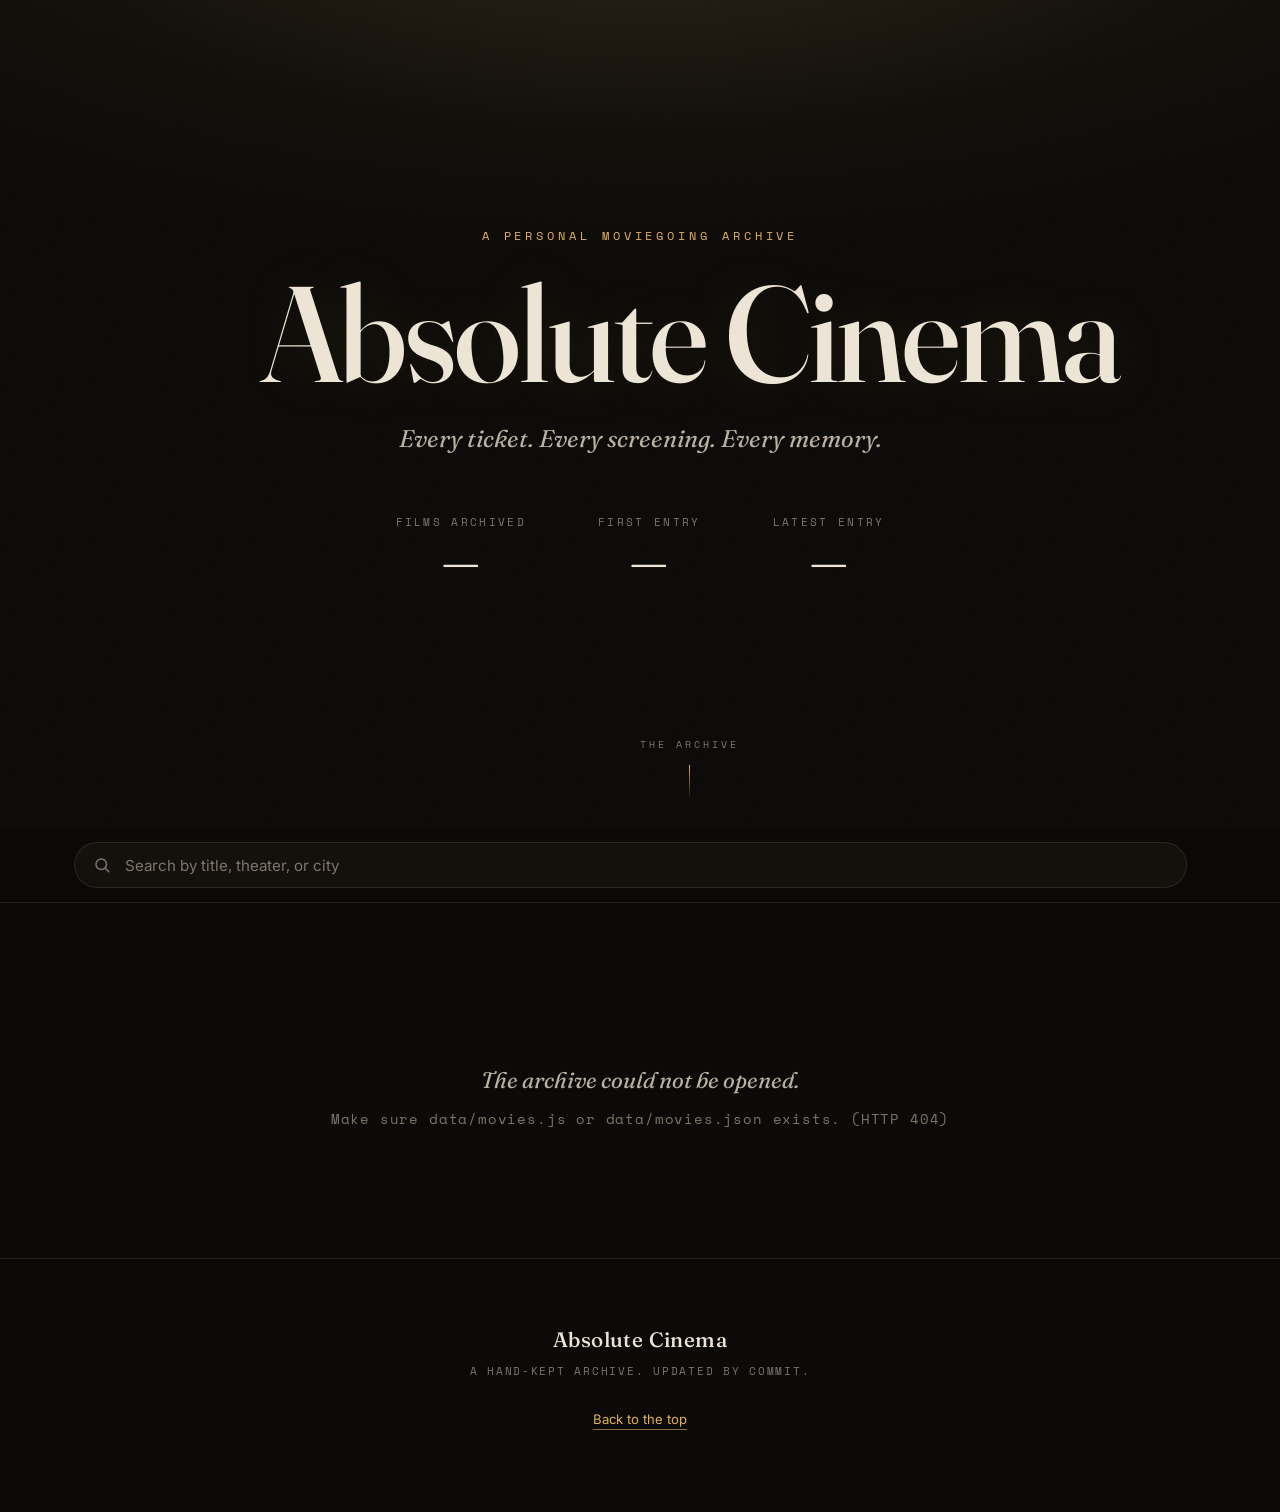
==== index.html @ 0808332c "skeleton" ====
<!DOCTYPE html>
<html lang="en">
<head>
  <meta charset="UTF-8" />
  <meta name="viewport" content="width=device-width, initial-scale=1.0" />
  <title>Absolute Cinema — A personal moviegoing archive</title>
  <meta name="description" content="A personal archive of every film watched in a theater. Every ticket, every screening, every memory." />

  <link rel="preconnect" href="https://fonts.googleapis.com" />
  <link rel="preconnect" href="https://fonts.gstatic.com" crossorigin />
  <link href="https://fonts.googleapis.com/css2?family=Fraunces:ital,opsz,wght@0,9..144,400;0,9..144,500;0,9..144,600;1,9..144,400&family=Inter:wght@400;500;600&family=Space+Mono:wght@400;700&display=swap" rel="stylesheet" />

  <link rel="stylesheet" href="style.css" />
</head>
<body>
  <!-- ===================== HERO ===================== -->
  <header class="hero" id="top">
    <div class="hero__beam" aria-hidden="true"></div>
    <div class="hero__grain" aria-hidden="true"></div>

    <div class="hero__inner">
      <p class="hero__eyebrow">A personal moviegoing archive</p>
      <h1 class="hero__title">Absolute&nbsp;Cinema</h1>
      <p class="hero__subtitle">Every ticket. Every screening. Every memory.</p>

      <dl class="hero__stats" id="hero-stats" aria-label="Archive overview">
        <!-- populated by script.js -->
        <div class="hero__stat"><dt>Films archived</dt><dd>—</dd></div>
        <div class="hero__stat"><dt>First entry</dt><dd>—</dd></div>
        <div class="hero__stat"><dt>Latest entry</dt><dd>—</dd></div>
      </dl>
    </div>

    <div class="hero__scroll" aria-hidden="true">
      <span>The archive</span>
    </div>
  </header>

  <!-- ===================== SEARCH ===================== -->
  <div class="searchbar" id="searchbar">
    <div class="searchbar__inner">
      <label class="search" for="search-input">
        <svg class="search__icon" viewBox="0 0 24 24" aria-hidden="true">
          <circle cx="11" cy="11" r="7" />
          <line x1="16.5" y1="16.5" x2="21" y2="21" />
        </svg>
        <input
          type="search"
          id="search-input"
          class="search__input"
          placeholder="Search by title, theater, or city"
          autocomplete="off"
          spellcheck="false"
          aria-label="Search the archive by title, theater, or city"
        />
      </label>
      <p class="searchbar__count" id="result-count" aria-live="polite"></p>
    </div>
  </div>

  <main>
    <!-- ===================== TIMELINE ===================== -->
    <section class="timeline" id="timeline" aria-label="Films by year">
      <div class="loading" id="loading">
        <span class="loading__reel" aria-hidden="true"></span>
        Loading the archive…
      </div>
    </section>

    <!-- ===================== STATISTICS ===================== -->
    <section class="stats" id="stats" aria-label="By the numbers" hidden>
      <div class="stats__inner">
        <p class="section-eyebrow">By the numbers</p>
        <h2 class="stats__heading">A record, counted</h2>
        <div class="stats__grid" id="stats-grid"><!-- populated --></div>
        <div class="peryear" id="peryear" aria-label="Films per year"><!-- populated --></div>
      </div>
    </section>
  </main>

  <footer class="footer">
    <p class="footer__mark">Absolute Cinema</p>
    <p class="footer__note">A hand-kept archive. Updated by commit.</p>
    <a class="footer__top" href="#top">Back to the top</a>
  </footer>

  <!-- Data is loaded as a script so the site works even when index.html is
       opened directly from disk (file://), where fetch() is blocked.
       Edit your archive in data/movies.js. -->
  <script src="data/movies.js"></script>
  <script src="script.js"></script>
</body>
</html>
---- style.css ----
/* =========================================================
   ABSOLUTE CINEMA
   A personal moviegoing archive
   Palette : warm near-black + marquee gold + bone
   Type    : Fraunces (display) · Inter (body) · Space Mono (data)
   ========================================================= */

:root {
  /* Surfaces */
  --bg:        #0c0a08;
  --bg-2:      #14110d;
  --ticket:    #1a1610;
  --ticket-hi: #211c14;

  /* Ink */
  --ink:   #ece4d4;   /* bone — headlines */
  --ink-2: #b9b1a1;   /* body */
  --ink-3: #7c756a;   /* captions / muted */

  /* Accent — projector gold */
  --gold:     #e0b15c;
  --gold-hi:  #f1cd86;
  --gold-dim: #8a6f3a;

  /* Lines & glow */
  --line:   rgba(236, 228, 212, 0.10);
  --line-2: rgba(236, 228, 212, 0.06);
  --glow:   rgba(224, 177, 92, 0.18);

  --maxw: 1180px;
  --ease: cubic-bezier(0.22, 1, 0.36, 1);
}

/* ----------------------------- Reset ----------------------------- */
*, *::before, *::after { box-sizing: border-box; }

html { scroll-behavior: smooth; }

body {
  margin: 0;
  background: var(--bg);
  color: var(--ink-2);
  font-family: "Inter", system-ui, sans-serif;
  font-size: 16px;
  line-height: 1.6;
  -webkit-font-smoothing: antialiased;
  text-rendering: optimizeLegibility;
  overflow-x: clip;
}

img { display: block; max-width: 100%; }

::selection { background: var(--gold); color: #1b1304; }

:focus-visible {
  outline: 2px solid var(--gold);
  outline-offset: 3px;
  border-radius: 2px;
}

/* ============================ HERO ============================ */
.hero {
  position: relative;
  min-height: 92vh;
  min-height: 92svh;
  display: flex;
  flex-direction: column;
  justify-content: center;
  align-items: center;
  text-align: center;
  padding: 4rem 1.5rem 5rem;
  overflow: hidden;
  isolation: isolate;
}

/* Projector beam — light thrown from above into the dark hall */
.hero__beam {
  position: absolute;
  inset: -20% -10% auto -10%;
  height: 130%;
  z-index: -2;
  background:
    radial-gradient(120% 80% at 50% -10%,
      rgba(224, 177, 92, 0.16) 0%,
      rgba(224, 177, 92, 0.05) 30%,
      transparent 62%),
    radial-gradient(60% 40% at 50% 0%,
      rgba(241, 205, 134, 0.10) 0%,
      transparent 70%);
  pointer-events: none;
}

/* subtle film grain */
.hero__grain {
  position: absolute;
  inset: 0;
  z-index: -1;
  opacity: 0.5;
  pointer-events: none;
  background-image: url("data:image/svg+xml,%3Csvg xmlns='http://www.w3.org/2000/svg' width='160' height='160'%3E%3Cfilter id='n'%3E%3CfeTurbulence type='fractalNoise' baseFrequency='0.9' numOctaves='2' stitchTiles='stitch'/%3E%3C/filter%3E%3Crect width='100%25' height='100%25' filter='url(%23n)' opacity='0.035'/%3E%3C/svg%3E");
}

.hero__inner {
  max-width: 760px;
  animation: rise 1s var(--ease) both;
}

.hero__eyebrow {
  font-family: "Space Mono", monospace;
  font-size: 0.72rem;
  letter-spacing: 0.34em;
  text-transform: uppercase;
  color: var(--gold);
  margin: 0 0 1.6rem;
}

.hero__title {
  font-family: "Fraunces", serif;
  font-optical-sizing: auto;
  font-weight: 500;
  font-size: clamp(3.4rem, 12vw, 8.5rem);
  line-height: 0.92;
  letter-spacing: -0.02em;
  color: var(--ink);
  margin: 0;
  text-shadow: 0 0 60px rgba(224, 177, 92, 0.12);
}

.hero__subtitle {
  font-family: "Fraunces", serif;
  font-style: italic;
  font-weight: 400;
  font-size: clamp(1.05rem, 2.6vw, 1.5rem);
  color: var(--ink-2);
  margin: 1.5rem 0 0;
}

.hero__stats {
  display: flex;
  justify-content: center;
  gap: clamp(1.5rem, 6vw, 4.5rem);
  margin: 3.5rem 0 0;
  flex-wrap: wrap;
}

.hero__stat { margin: 0; }

.hero__stat dt {
  font-family: "Space Mono", monospace;
  font-size: 0.66rem;
  letter-spacing: 0.22em;
  text-transform: uppercase;
  color: var(--ink-3);
  margin-bottom: 0.5rem;
}

.hero__stat dd {
  font-family: "Fraunces", serif;
  font-weight: 500;
  font-size: clamp(2rem, 5vw, 2.9rem);
  color: var(--ink);
  margin: 0;
  line-height: 1;
}

.hero__scroll {
  position: absolute;
  bottom: 1.8rem;
  left: 50%;
  transform: translateX(-50%);
  font-family: "Space Mono", monospace;
  font-size: 0.62rem;
  letter-spacing: 0.3em;
  text-transform: uppercase;
  color: var(--ink-3);
  animation: rise 1s var(--ease) 0.5s both;
}
.hero__scroll::after {
  content: "";
  display: block;
  width: 1px;
  height: 34px;
  margin: 0.8rem auto 0;
  background: linear-gradient(var(--gold), transparent);
}

/* ========================== SEARCH BAR ========================== */
.searchbar {
  position: sticky;
  top: 0;
  z-index: 20;
  background: rgba(12, 10, 8, 0.82);
  backdrop-filter: blur(14px);
  -webkit-backdrop-filter: blur(14px);
  border-bottom: 1px solid var(--line);
}

.searchbar__inner {
  max-width: var(--maxw);
  margin: 0 auto;
  padding: 0.9rem 1.5rem;
  display: flex;
  align-items: center;
  gap: 1.2rem;
}

.search {
  flex: 1;
  display: flex;
  align-items: center;
  gap: 0.75rem;
  padding: 0.7rem 1.1rem;
  background: var(--bg-2);
  border: 1px solid var(--line);
  border-radius: 999px;
  transition: border-color 0.25s, box-shadow 0.25s;
}
.search:focus-within {
  border-color: var(--gold-dim);
  box-shadow: 0 0 0 3px var(--glow);
}

.search__icon {
  width: 18px;
  height: 18px;
  flex: none;
  fill: none;
  stroke: var(--ink-3);
  stroke-width: 2;
  stroke-linecap: round;
}

.search__input {
  flex: 1;
  background: none;
  border: none;
  color: var(--ink);
  font-family: "Inter", sans-serif;
  font-size: 0.95rem;
  min-width: 0;
}
.search__input::placeholder { color: var(--ink-3); }
.search__input:focus { outline: none; }
.search__input::-webkit-search-cancel-button { filter: invert(0.6) sepia(1) saturate(3) hue-rotate(5deg); }

.searchbar__count {
  font-family: "Space Mono", monospace;
  font-size: 0.7rem;
  letter-spacing: 0.12em;
  color: var(--ink-3);
  white-space: nowrap;
  margin: 0;
}

/* ============================ TIMELINE ============================ */
.timeline {
  max-width: var(--maxw);
  margin: 0 auto;
  padding: 5rem 1.5rem 3rem;
}

.year-group { margin-bottom: 4.5rem; }

.year-head {
  display: flex;
  align-items: baseline;
  gap: 1.2rem;
  margin-bottom: 2rem;
  padding-bottom: 1.1rem;
  border-bottom: 1px solid var(--line);
}

.year-head__num {
  font-family: "Fraunces", serif;
  font-weight: 500;
  font-size: clamp(2.6rem, 7vw, 4.2rem);
  line-height: 0.9;
  color: var(--ink);
  letter-spacing: -0.02em;
}

.year-head__count {
  font-family: "Space Mono", monospace;
  font-size: 0.72rem;
  letter-spacing: 0.2em;
  text-transform: uppercase;
  color: var(--gold);
}

/* film-strip sprocket flourish next to the year */
.year-head__strip {
  flex: 1;
  height: 14px;
  margin-left: auto;
  align-self: center;
  background-image: radial-gradient(var(--line) 38%, transparent 40%);
  background-size: 18px 14px;
  background-repeat: repeat-x;
  opacity: 0.8;
}

.cards {
  display: grid;
  grid-template-columns: repeat(auto-fill, minmax(230px, 1fr));
  gap: 1.8rem;
}

/* ========================== TICKET CARD ========================== */
.ticket {
  position: relative;
  background: var(--ticket);
  border: 1px solid var(--line);
  border-radius: 12px;
  overflow: hidden;
  transition: transform 0.4s var(--ease), box-shadow 0.4s var(--ease), border-color 0.4s;
  will-change: transform;
}
.ticket:hover,
.ticket:focus-within {
  transform: translateY(-6px);
  border-color: var(--gold-dim);
  box-shadow: 0 18px 40px -18px rgba(0, 0, 0, 0.8),
              0 0 0 1px rgba(224, 177, 92, 0.12),
              0 0 50px -20px var(--glow);
}

/* Poster */
.ticket__poster {
  position: relative;
  aspect-ratio: 2 / 3;
  overflow: hidden;
  background: linear-gradient(150deg, #211b13, #14110c);
}
.ticket__poster img {
  width: 100%;
  height: 100%;
  object-fit: cover;
  transition: transform 0.6s var(--ease);
}
.ticket:hover .ticket__poster img { transform: scale(1.05); }

/* gradient so title sits legibly if shown over poster */
.ticket__rating {
  position: absolute;
  top: 0.7rem;
  right: 0.7rem;
  display: flex;
  align-items: baseline;
  gap: 0.12em;
  padding: 0.3rem 0.55rem;
  background: rgba(12, 10, 8, 0.7);
  backdrop-filter: blur(6px);
  border: 1px solid rgba(224, 177, 92, 0.35);
  border-radius: 8px;
  font-family: "Space Mono", monospace;
}
.ticket__rating b {
  color: var(--gold-hi);
  font-size: 0.95rem;
  font-weight: 700;
}
.ticket__rating span {
  color: var(--ink-3);
  font-size: 0.62rem;
}

/* Fallback poster (when the image is missing) */
.ticket__poster--empty {
  display: flex;
  flex-direction: column;
  align-items: center;
  justify-content: center;
  gap: 0.9rem;
  padding: 1.5rem;
  text-align: center;
}
.ticket__poster--empty .clap {
  width: 40px; height: 40px;
  fill: none; stroke: var(--gold-dim); stroke-width: 1.5;
  opacity: 0.8;
}
.ticket__poster--empty .ph-title {
  font-family: "Fraunces", serif;
  font-style: italic;
  font-size: 1.05rem;
  color: var(--ink-2);
  line-height: 1.3;
}

/* Perforated tear line between poster and stub */
.ticket__tear {
  position: relative;
  height: 1px;
  margin: 0 14px;
  border-top: 1px dashed var(--line);
}
.ticket__tear::before,
.ticket__tear::after {
  content: "";
  position: absolute;
  top: 50%;
  width: 16px;
  height: 16px;
  background: var(--bg);
  border-radius: 50%;
  transform: translateY(-50%);
}
.ticket__tear::before { left: -22px; }
.ticket__tear::after  { right: -22px; }

/* Stub — the printed data */
.ticket__stub { padding: 1.1rem 1.2rem 1.3rem; }

.ticket__title {
  font-family: "Fraunces", serif;
  font-weight: 500;
  font-size: 1.18rem;
  line-height: 1.18;
  color: var(--ink);
  margin: 0 0 0.85rem;
  letter-spacing: -0.01em;
}

.ticket__rows {
  display: grid;
  gap: 0.42rem;
  font-family: "Space Mono", monospace;
  font-size: 0.72rem;
  letter-spacing: 0.02em;
}
.ticket__row {
  display: flex;
  justify-content: space-between;
  gap: 1rem;
  color: var(--ink-2);
}
.ticket__row .k {
  color: var(--ink-3);
  text-transform: uppercase;
  letter-spacing: 0.12em;
  font-size: 0.62rem;
}
.ticket__row .v { text-align: right; }

.ticket__notes {
  margin: 1rem 0 0;
  padding-top: 0.9rem;
  border-top: 1px solid var(--line-2);
  font-family: "Fraunces", serif;
  font-style: italic;
  font-size: 0.86rem;
  line-height: 1.5;
  color: var(--ink-2);
}

/* faux ticket serial — small archival flourish */
.ticket__serial {
  margin-top: 0.9rem;
  font-family: "Space Mono", monospace;
  font-size: 0.58rem;
  letter-spacing: 0.18em;
  color: var(--ink-3);
  text-transform: uppercase;
}

/* ============================ STATS ============================ */
.stats {
  border-top: 1px solid var(--line);
  background: var(--bg-2);
}
.stats__inner {
  max-width: var(--maxw);
  margin: 0 auto;
  padding: 5rem 1.5rem 6rem;
}

.section-eyebrow {
  font-family: "Space Mono", monospace;
  font-size: 0.68rem;
  letter-spacing: 0.3em;
  text-transform: uppercase;
  color: var(--gold);
  margin: 0 0 0.8rem;
}

.stats__heading {
  font-family: "Fraunces", serif;
  font-weight: 500;
  font-size: clamp(1.9rem, 5vw, 3rem);
  color: var(--ink);
  margin: 0 0 2.8rem;
  letter-spacing: -0.02em;
}

.stats__grid {
  display: grid;
  grid-template-columns: repeat(auto-fit, minmax(200px, 1fr));
  gap: 1px;
  background: var(--line);
  border: 1px solid var(--line);
  border-radius: 12px;
  overflow: hidden;
}
.stat-cell {
  background: var(--bg-2);
  padding: 1.8rem 1.6rem;
}
.stat-cell dt {
  font-family: "Space Mono", monospace;
  font-size: 0.64rem;
  letter-spacing: 0.2em;
  text-transform: uppercase;
  color: var(--ink-3);
  margin-bottom: 0.7rem;
}
.stat-cell dd {
  margin: 0;
  font-family: "Fraunces", serif;
  font-weight: 500;
  font-size: 2.2rem;
  line-height: 1;
  color: var(--ink);
}
.stat-cell dd small {
  display: block;
  margin-top: 0.45rem;
  font-family: "Inter", sans-serif;
  font-weight: 400;
  font-size: 0.82rem;
  color: var(--ink-3);
  letter-spacing: 0;
}
.stat-cell dd .accent { color: var(--gold); }

/* per-year bars */
.peryear {
  margin-top: 2.6rem;
  display: grid;
  gap: 0.8rem;
}
.peryear__row {
  display: grid;
  grid-template-columns: 3.5rem 1fr 2rem;
  align-items: center;
  gap: 1rem;
}
.peryear__yr {
  font-family: "Space Mono", monospace;
  font-size: 0.78rem;
  color: var(--ink-2);
}
.peryear__track {
  height: 8px;
  background: var(--ticket);
  border-radius: 999px;
  overflow: hidden;
}
.peryear__fill {
  height: 100%;
  width: 0;
  border-radius: 999px;
  background: linear-gradient(90deg, var(--gold-dim), var(--gold));
  transition: width 1s var(--ease);
}
.peryear__n {
  font-family: "Space Mono", monospace;
  font-size: 0.78rem;
  color: var(--ink-3);
  text-align: right;
}

/* ========================= EMPTY / LOADING ========================= */
.loading,
.empty {
  text-align: center;
  padding: 5rem 1rem;
  color: var(--ink-3);
  font-family: "Space Mono", monospace;
  font-size: 0.85rem;
  letter-spacing: 0.06em;
}
.empty strong {
  display: block;
  font-family: "Fraunces", serif;
  font-style: italic;
  font-weight: 400;
  font-size: 1.4rem;
  color: var(--ink-2);
  letter-spacing: 0;
  margin-bottom: 0.6rem;
}
.loading__reel {
  display: inline-block;
  width: 16px; height: 16px;
  margin-right: 0.6rem;
  vertical-align: -2px;
  border: 2px solid var(--line);
  border-top-color: var(--gold);
  border-radius: 50%;
  animation: spin 0.9s linear infinite;
}

/* ============================ FOOTER ============================ */
.footer {
  text-align: center;
  padding: 4rem 1.5rem 5rem;
  border-top: 1px solid var(--line);
}
.footer__mark {
  font-family: "Fraunces", serif;
  font-weight: 500;
  font-size: 1.3rem;
  color: var(--ink);
  letter-spacing: 0.02em;
  margin: 0 0 0.4rem;
}
.footer__note {
  font-family: "Space Mono", monospace;
  font-size: 0.68rem;
  letter-spacing: 0.16em;
  text-transform: uppercase;
  color: var(--ink-3);
  margin: 0 0 1.6rem;
}
.footer__top {
  font-family: "Inter", sans-serif;
  font-size: 0.82rem;
  color: var(--gold);
  text-decoration: none;
  border-bottom: 1px solid var(--gold-dim);
  padding-bottom: 2px;
  transition: color 0.25s;
}
.footer__top:hover { color: var(--gold-hi); }

/* ============================ REVEAL ============================ */
.reveal {
  opacity: 0;
  transform: translateY(20px);
  transition: opacity 0.7s var(--ease), transform 0.7s var(--ease);
}
.reveal.is-in { opacity: 1; transform: none; }

/* ============================ MOTION ============================ */
@keyframes rise {
  from { opacity: 0; transform: translateY(26px); }
  to   { opacity: 1; transform: none; }
}
@keyframes spin { to { transform: rotate(360deg); } }

@media (prefers-reduced-motion: reduce) {
  html { scroll-behavior: auto; }
  *, *::before, *::after {
    animation-duration: 0.001ms !important;
    animation-iteration-count: 1 !important;
    transition-duration: 0.001ms !important;
  }
  .reveal { opacity: 1; transform: none; }
}

/* ============================ RESPONSIVE ============================ */
@media (max-width: 560px) {
  .hero { min-height: 88vh; padding-top: 5rem; }
  .hero__stats { gap: 2rem 2.6rem; }
  .searchbar__inner { flex-direction: column; align-items: stretch; gap: 0.5rem; }
  .searchbar__count { text-align: right; }
  .cards { grid-template-columns: repeat(auto-fill, minmax(165px, 1fr)); gap: 1.1rem; }
  .ticket__stub { padding: 0.9rem 1rem 1.1rem; }
  .ticket__title { font-size: 1.05rem; }
  .timeline { padding-top: 3.5rem; }
}
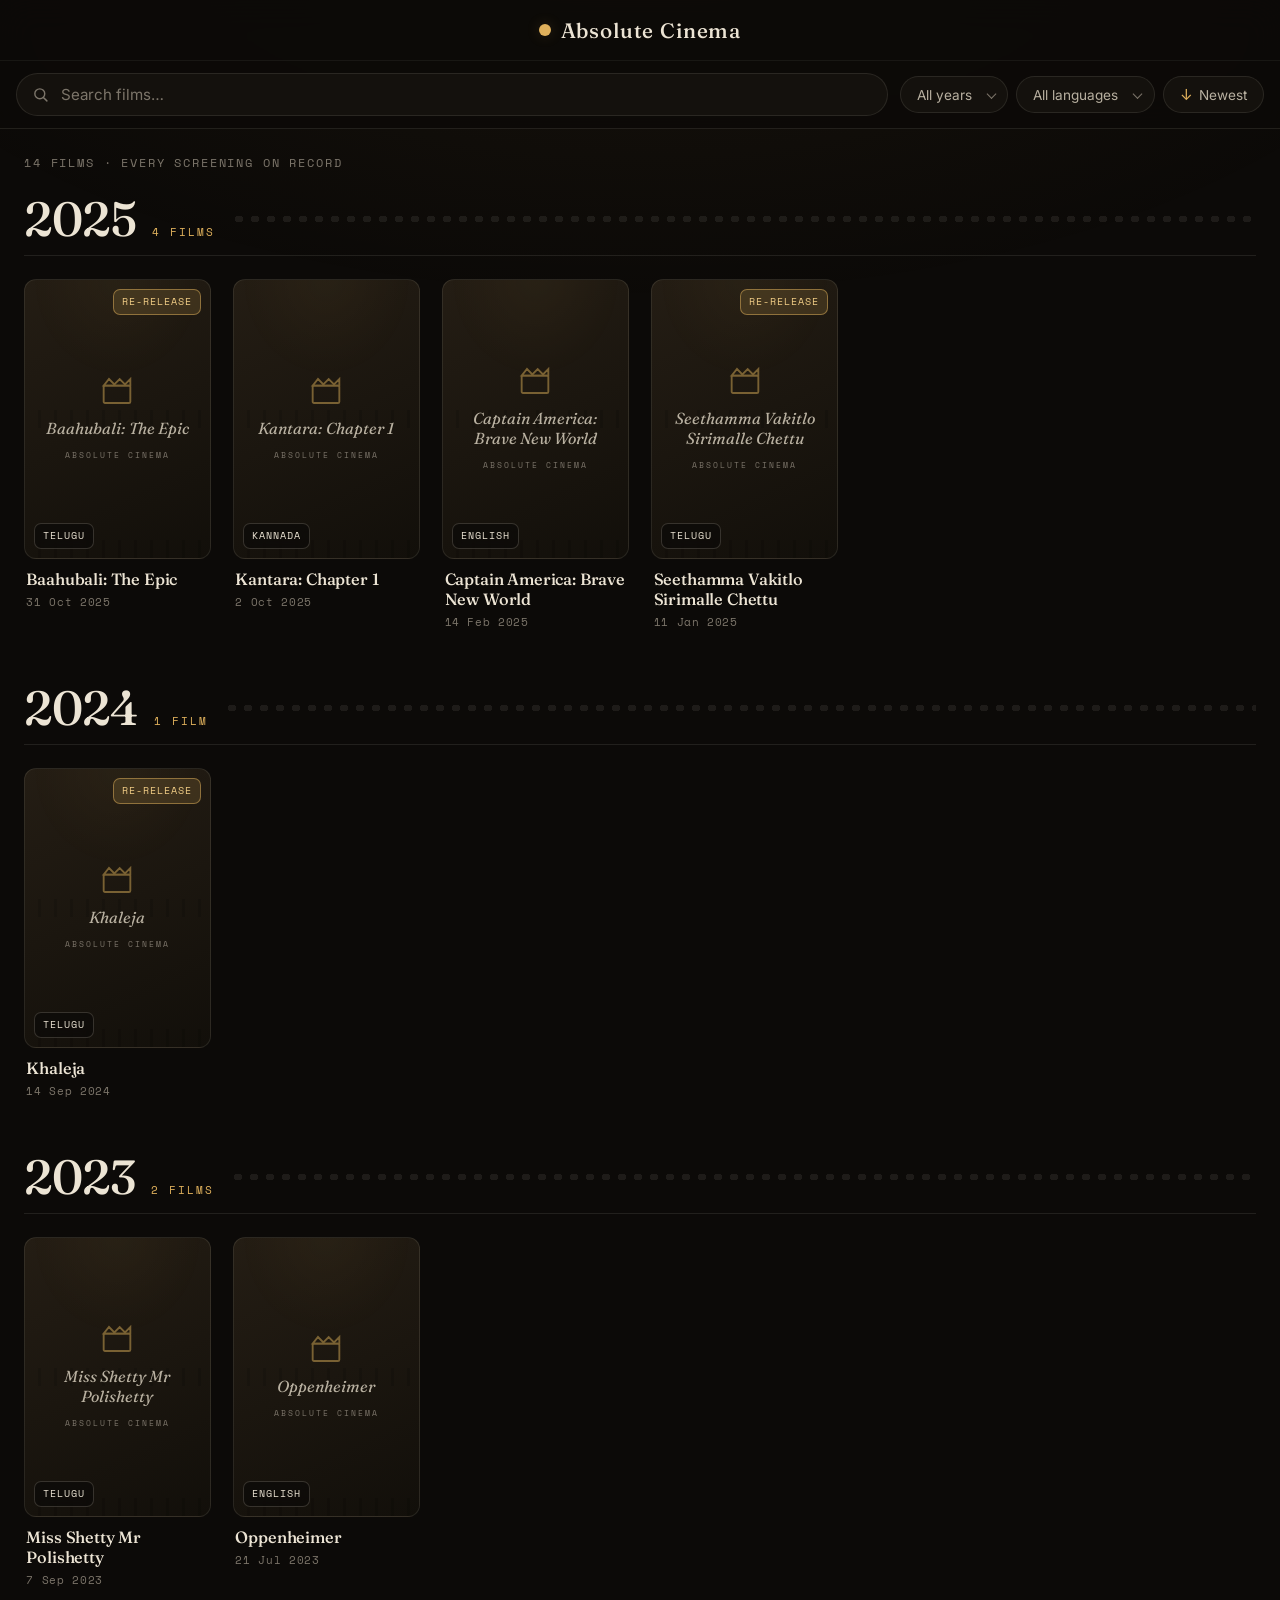
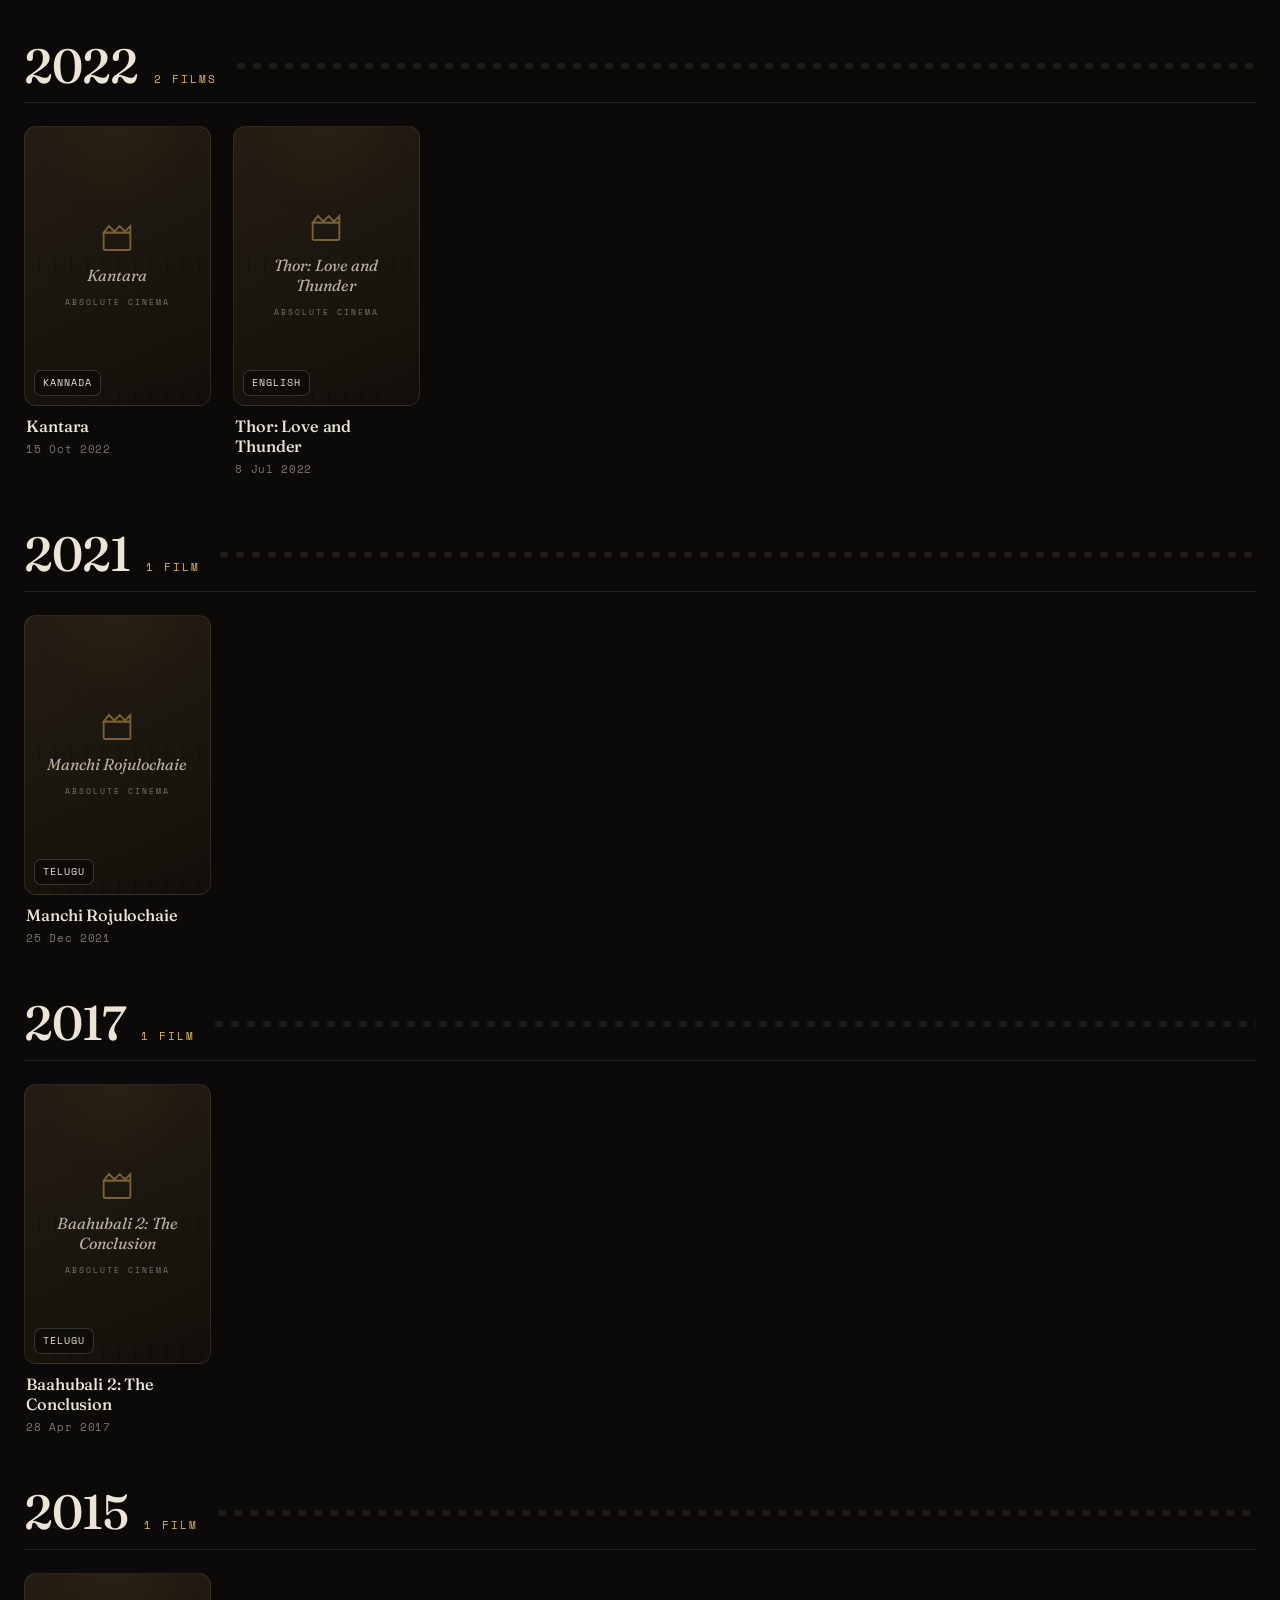
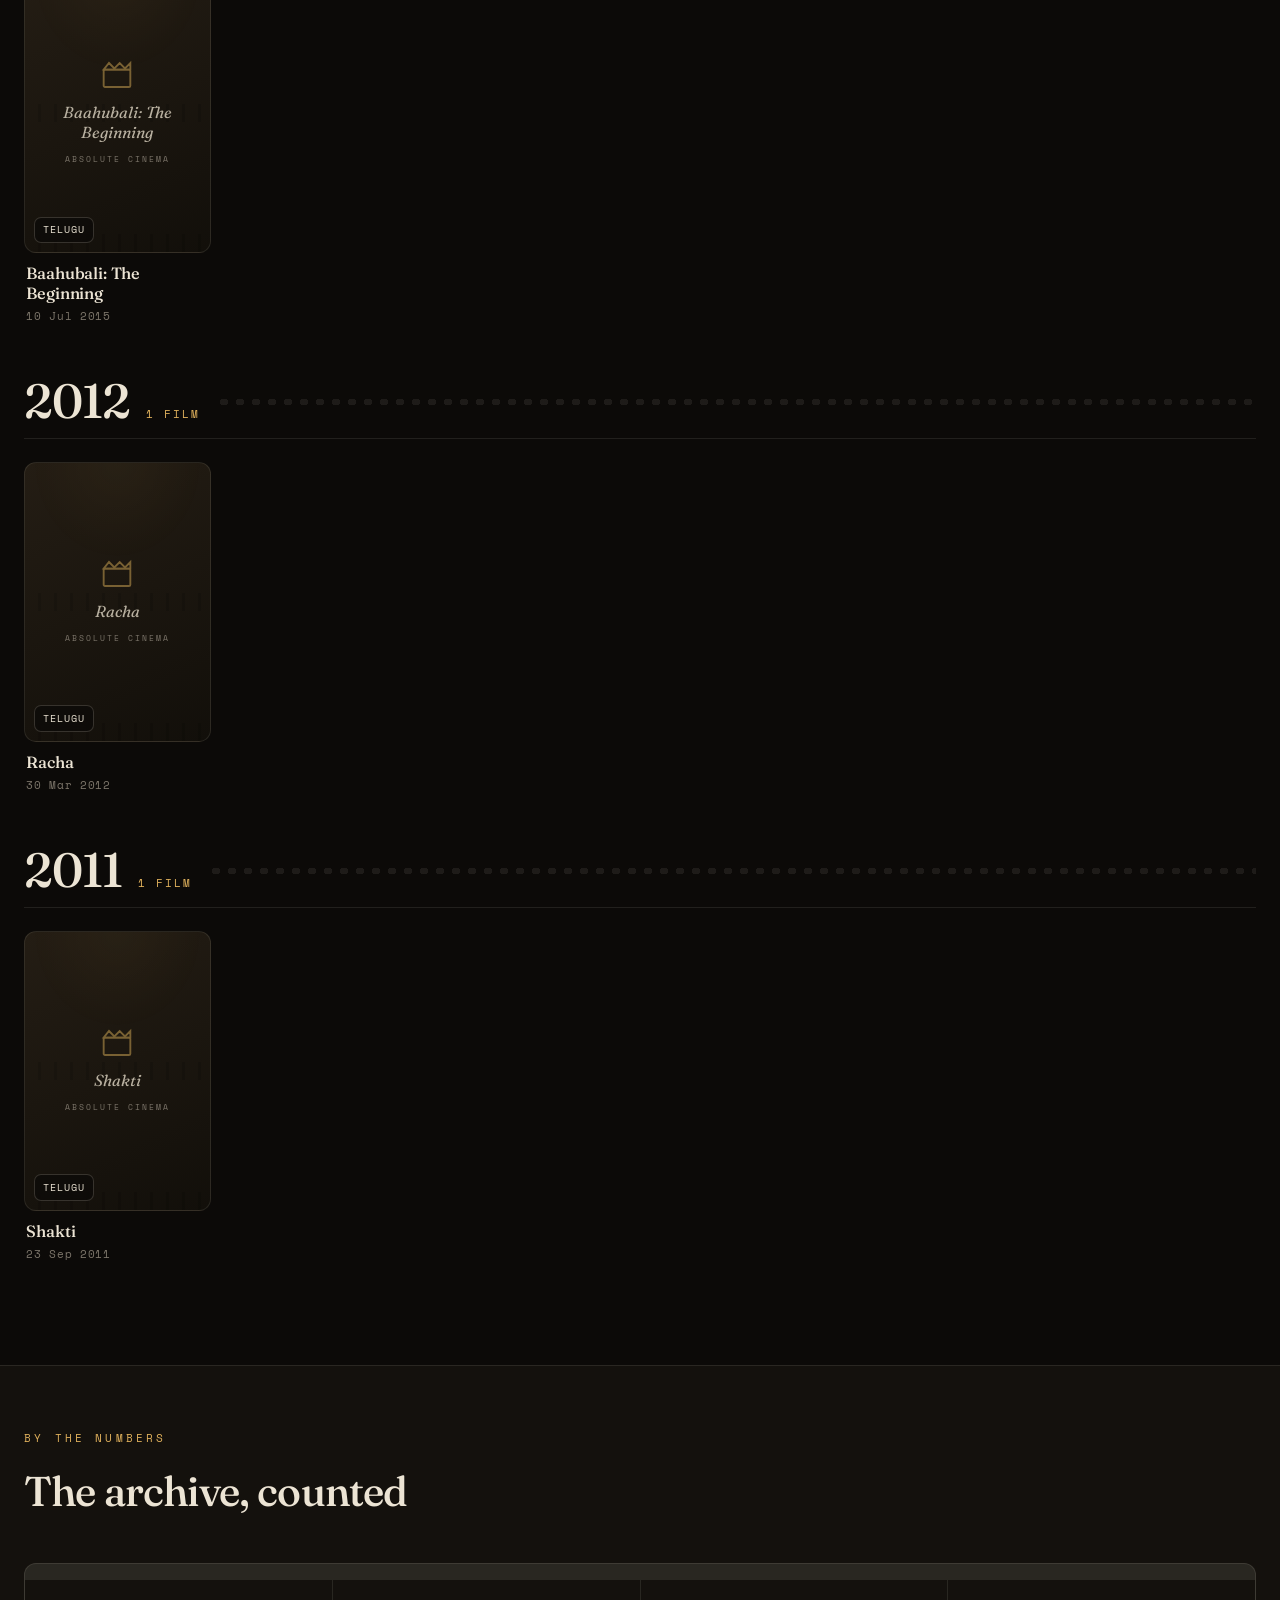
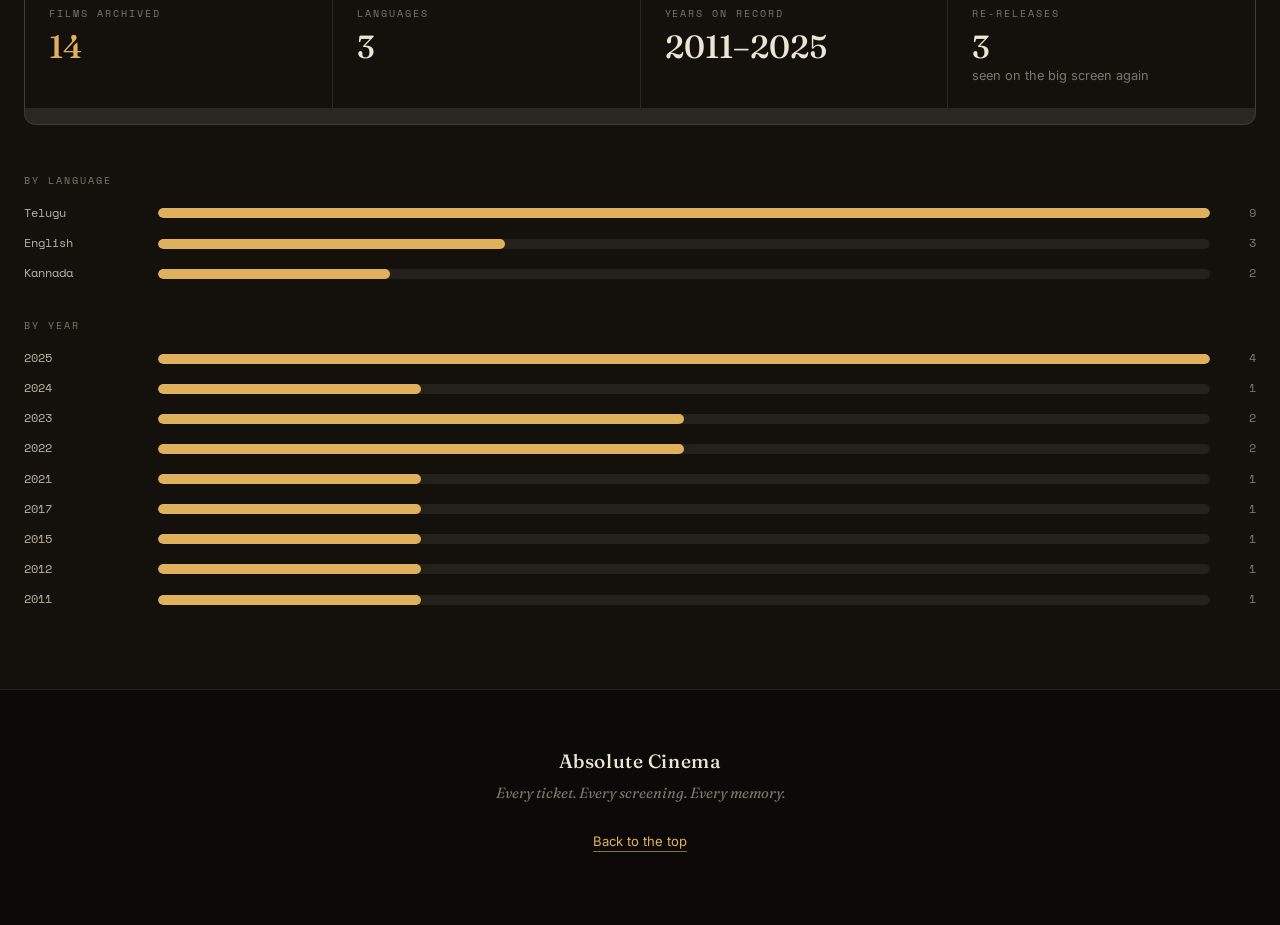
==== commit c4609d60: "ui remaster" ====
--- a/index.html
+++ b/index.html
@@ -12,58 +12,60 @@
 
   <link rel="stylesheet" href="style.css" />
 </head>
-<body>
-  <!-- ===================== HERO ===================== -->
-  <header class="hero" id="top">
-    <div class="hero__beam" aria-hidden="true"></div>
-    <div class="hero__grain" aria-hidden="true"></div>
+<body id="top">
 
-    <div class="hero__inner">
-      <p class="hero__eyebrow">A personal moviegoing archive</p>
-      <h1 class="hero__title">Absolute&nbsp;Cinema</h1>
-      <p class="hero__subtitle">Every ticket. Every screening. Every memory.</p>
-
-      <dl class="hero__stats" id="hero-stats" aria-label="Archive overview">
-        <!-- populated by script.js -->
-        <div class="hero__stat"><dt>Films archived</dt><dd>—</dd></div>
-        <div class="hero__stat"><dt>First entry</dt><dd>—</dd></div>
-        <div class="hero__stat"><dt>Latest entry</dt><dd>—</dd></div>
-      </dl>
+  <!-- ===================== STICKY TOPBAR ===================== -->
+  <header class="topbar">
+    <div class="topbar__brandrow">
+      <a class="brand" href="#top" aria-label="Absolute Cinema — home">
+        <span class="brand__mark" aria-hidden="true"></span>
+        <span class="brand__name">Absolute Cinema</span>
+      </a>
     </div>
 
-    <div class="hero__scroll" aria-hidden="true">
-      <span>The archive</span>
+    <div class="topbar__controls">
+      <label class="search" for="search-input">
+        <svg class="search__icon" viewBox="0 0 24 24" aria-hidden="true">
+          <circle cx="11" cy="11" r="7" /><line x1="16.5" y1="16.5" x2="21" y2="21" />
+        </svg>
+        <input id="search-input" class="search__input" type="search"
+          placeholder="Search films…" autocomplete="off" spellcheck="false"
+          aria-label="Search films by title" />
+      </label>
+
+      <div class="filters">
+        <div class="select">
+          <select id="filter-year" aria-label="Filter by year">
+            <option value="all">All years</option>
+          </select>
+        </div>
+        <div class="select">
+          <select id="filter-lang" aria-label="Filter by language">
+            <option value="all">All languages</option>
+          </select>
+        </div>
+        <button id="sort-toggle" class="sortbtn" type="button"
+          aria-label="Toggle sort order">
+          <span class="sortbtn__icon" aria-hidden="true">↓</span>
+          <span id="sort-label">Newest</span>
+        </button>
+      </div>
     </div>
   </header>
 
-  <!-- ===================== SEARCH ===================== -->
-  <div class="searchbar" id="searchbar">
-    <div class="searchbar__inner">
-      <label class="search" for="search-input">
-        <svg class="search__icon" viewBox="0 0 24 24" aria-hidden="true">
-          <circle cx="11" cy="11" r="7" />
-          <line x1="16.5" y1="16.5" x2="21" y2="21" />
-        </svg>
-        <input
-          type="search"
-          id="search-input"
-          class="search__input"
-          placeholder="Search by title, theater, or city"
-          autocomplete="off"
-          spellcheck="false"
-          aria-label="Search the archive by title, theater, or city"
-        />
-      </label>
-      <p class="searchbar__count" id="result-count" aria-live="polite"></p>
+  <main>
+    <!-- meta line: count + clear -->
+    <div class="gallery-meta">
+      <p class="gallery-meta__count" id="result-count" aria-live="polite">—</p>
+      <button class="gallery-meta__clear" id="clear-filters" type="button" hidden>
+        Clear filters
+      </button>
     </div>
-  </div>
 
-  <main>
-    <!-- ===================== TIMELINE ===================== -->
-    <section class="timeline" id="timeline" aria-label="Films by year">
+    <!-- ===================== GALLERY ===================== -->
+    <section class="gallery" id="gallery" aria-label="Films by year">
       <div class="loading" id="loading">
-        <span class="loading__reel" aria-hidden="true"></span>
-        Loading the archive…
+        <span class="loading__reel" aria-hidden="true"></span> Loading the archive…
       </div>
     </section>
 
@@ -71,22 +73,21 @@
     <section class="stats" id="stats" aria-label="By the numbers" hidden>
       <div class="stats__inner">
         <p class="section-eyebrow">By the numbers</p>
-        <h2 class="stats__heading">A record, counted</h2>
-        <div class="stats__grid" id="stats-grid"><!-- populated --></div>
-        <div class="peryear" id="peryear" aria-label="Films per year"><!-- populated --></div>
+        <h2 class="stats__heading">The archive, counted</h2>
+        <div class="stats__grid" id="stats-grid"></div>
+        <div class="bars" id="bars-lang" aria-label="Films by language"></div>
+        <div class="bars" id="bars-year" aria-label="Films by year"></div>
       </div>
     </section>
   </main>
 
   <footer class="footer">
     <p class="footer__mark">Absolute Cinema</p>
-    <p class="footer__note">A hand-kept archive. Updated by commit.</p>
+    <p class="footer__note">Every ticket. Every screening. Every memory.</p>
     <a class="footer__top" href="#top">Back to the top</a>
   </footer>
 
-  <!-- Data is loaded as a script so the site works even when index.html is
-       opened directly from disk (file://), where fetch() is blocked.
-       Edit your archive in data/movies.js. -->
+  <!-- Data is loaded as a script so the site works even from disk (file://). -->
   <script src="data/movies.js"></script>
   <script src="script.js"></script>
 </body>
--- a/style.css
+++ b/style.css
@@ -1,39 +1,34 @@
 /* =========================================================
-   ABSOLUTE CINEMA
-   A personal moviegoing archive
+   ABSOLUTE CINEMA — remastered
+   Compact sticky topbar · controls · poster-forward gallery
    Palette : warm near-black + marquee gold + bone
    Type    : Fraunces (display) · Inter (body) · Space Mono (data)
    ========================================================= */
 
 :root {
-  /* Surfaces */
   --bg:        #0c0a08;
   --bg-2:      #14110d;
-  --ticket:    #1a1610;
-  --ticket-hi: #211c14;
-
-  /* Ink */
-  --ink:   #ece4d4;   /* bone — headlines */
-  --ink-2: #b9b1a1;   /* body */
-  --ink-3: #7c756a;   /* captions / muted */
-
-  /* Accent — projector gold */
+  --panel:     #1a1610;
+  --panel-2:   #211c14;
+
+  --ink:   #ece4d4;
+  --ink-2: #b9b1a1;
+  --ink-3: #7c756a;
+
   --gold:     #e0b15c;
   --gold-hi:  #f1cd86;
   --gold-dim: #8a6f3a;
 
-  /* Lines & glow */
   --line:   rgba(236, 228, 212, 0.10);
   --line-2: rgba(236, 228, 212, 0.06);
   --glow:   rgba(224, 177, 92, 0.18);
 
-  --maxw: 1180px;
+  --maxw: 1280px;
+  --topbar-h: 108px;            /* brand row + controls row (desktop) */
   --ease: cubic-bezier(0.22, 1, 0.36, 1);
 }
 
-/* ----------------------------- Reset ----------------------------- */
-*, *::before, *::after { box-sizing: border-box; }
-
+* , *::before, *::after { box-sizing: border-box; }
 html { scroll-behavior: smooth; }
 
 body {
@@ -45,627 +40,386 @@
   line-height: 1.6;
   -webkit-font-smoothing: antialiased;
   text-rendering: optimizeLegibility;
-  overflow-x: clip;
-}
-
+}
 img { display: block; max-width: 100%; }
-
 ::selection { background: var(--gold); color: #1b1304; }
-
-:focus-visible {
-  outline: 2px solid var(--gold);
-  outline-offset: 3px;
-  border-radius: 2px;
-}
-
-/* ============================ HERO ============================ */
-.hero {
-  position: relative;
-  min-height: 92vh;
-  min-height: 92svh;
+:focus-visible { outline: 2px solid var(--gold); outline-offset: 3px; border-radius: 3px; }
+
+/* a faint vignette so the gallery feels like a dim hall */
+body::before {
+  content: "";
+  position: fixed;
+  inset: 0;
+  pointer-events: none;
+  z-index: 0;
+  background: radial-gradient(120% 80% at 50% -10%, rgba(224,177,92,0.06), transparent 55%);
+}
+
+/* ========================== TOPBAR ========================== */
+.topbar {
+  position: sticky;
+  top: 0;
+  z-index: 40;
+  background: rgba(12, 10, 8, 0.86);
+  backdrop-filter: blur(16px);
+  -webkit-backdrop-filter: blur(16px);
+  border-bottom: 1px solid var(--line);
+}
+
+.topbar__brandrow {
   display: flex;
-  flex-direction: column;
   justify-content: center;
   align-items: center;
-  text-align: center;
-  padding: 4rem 1.5rem 5rem;
-  overflow: hidden;
-  isolation: isolate;
-}
-
-/* Projector beam — light thrown from above into the dark hall */
-.hero__beam {
-  position: absolute;
-  inset: -20% -10% auto -10%;
-  height: 130%;
-  z-index: -2;
-  background:
-    radial-gradient(120% 80% at 50% -10%,
-      rgba(224, 177, 92, 0.16) 0%,
-      rgba(224, 177, 92, 0.05) 30%,
-      transparent 62%),
-    radial-gradient(60% 40% at 50% 0%,
-      rgba(241, 205, 134, 0.10) 0%,
-      transparent 70%);
-  pointer-events: none;
-}
-
-/* subtle film grain */
-.hero__grain {
-  position: absolute;
-  inset: 0;
-  z-index: -1;
-  opacity: 0.5;
-  pointer-events: none;
-  background-image: url("data:image/svg+xml,%3Csvg xmlns='http://www.w3.org/2000/svg' width='160' height='160'%3E%3Cfilter id='n'%3E%3CfeTurbulence type='fractalNoise' baseFrequency='0.9' numOctaves='2' stitchTiles='stitch'/%3E%3C/filter%3E%3Crect width='100%25' height='100%25' filter='url(%23n)' opacity='0.035'/%3E%3C/svg%3E");
-}
-
-.hero__inner {
-  max-width: 760px;
-  animation: rise 1s var(--ease) both;
-}
-
-.hero__eyebrow {
-  font-family: "Space Mono", monospace;
-  font-size: 0.72rem;
-  letter-spacing: 0.34em;
-  text-transform: uppercase;
-  color: var(--gold);
-  margin: 0 0 1.6rem;
-}
-
-.hero__title {
-  font-family: "Fraunces", serif;
-  font-optical-sizing: auto;
-  font-weight: 500;
-  font-size: clamp(3.4rem, 12vw, 8.5rem);
-  line-height: 0.92;
-  letter-spacing: -0.02em;
+  padding: 0.85rem 1rem;
+  border-bottom: 1px solid var(--line-2);
+}
+
+.brand {
+  display: inline-flex;
+  align-items: center;
+  gap: 0.6rem;
+  text-decoration: none;
   color: var(--ink);
-  margin: 0;
-  text-shadow: 0 0 60px rgba(224, 177, 92, 0.12);
-}
-
-.hero__subtitle {
-  font-family: "Fraunces", serif;
-  font-style: italic;
-  font-weight: 400;
-  font-size: clamp(1.05rem, 2.6vw, 1.5rem);
-  color: var(--ink-2);
-  margin: 1.5rem 0 0;
-}
-
-.hero__stats {
-  display: flex;
-  justify-content: center;
-  gap: clamp(1.5rem, 6vw, 4.5rem);
-  margin: 3.5rem 0 0;
-  flex-wrap: wrap;
-}
-
-.hero__stat { margin: 0; }
-
-.hero__stat dt {
-  font-family: "Space Mono", monospace;
-  font-size: 0.66rem;
-  letter-spacing: 0.22em;
-  text-transform: uppercase;
-  color: var(--ink-3);
-  margin-bottom: 0.5rem;
-}
-
-.hero__stat dd {
+}
+.brand__name {
   font-family: "Fraunces", serif;
   font-weight: 500;
-  font-size: clamp(2rem, 5vw, 2.9rem);
-  color: var(--ink);
-  margin: 0;
-  line-height: 1;
-}
-
-.hero__scroll {
-  position: absolute;
-  bottom: 1.8rem;
-  left: 50%;
-  transform: translateX(-50%);
-  font-family: "Space Mono", monospace;
-  font-size: 0.62rem;
-  letter-spacing: 0.3em;
-  text-transform: uppercase;
-  color: var(--ink-3);
-  animation: rise 1s var(--ease) 0.5s both;
-}
-.hero__scroll::after {
-  content: "";
-  display: block;
-  width: 1px;
-  height: 34px;
-  margin: 0.8rem auto 0;
-  background: linear-gradient(var(--gold), transparent);
-}
-
-/* ========================== SEARCH BAR ========================== */
-.searchbar {
-  position: sticky;
-  top: 0;
-  z-index: 20;
-  background: rgba(12, 10, 8, 0.82);
-  backdrop-filter: blur(14px);
-  -webkit-backdrop-filter: blur(14px);
-  border-bottom: 1px solid var(--line);
-}
-
-.searchbar__inner {
+  font-size: 1.3rem;
+  letter-spacing: 0.04em;
+}
+.brand__mark {
+  width: 12px; height: 12px;
+  border-radius: 50%;
+  background: var(--gold);
+  box-shadow: 0 0 14px var(--glow);
+}
+
+/* controls row */
+.topbar__controls {
   max-width: var(--maxw);
   margin: 0 auto;
-  padding: 0.9rem 1.5rem;
-  display: flex;
-  align-items: center;
-  gap: 1.2rem;
-}
-
-.search {
-  flex: 1;
+  padding: 0.75rem 1rem;
   display: flex;
   align-items: center;
   gap: 0.75rem;
-  padding: 0.7rem 1.1rem;
+}
+
+.search {
+  flex: 1;
+  min-width: 0;
+  display: flex;
+  align-items: center;
+  gap: 0.6rem;
+  padding: 0.6rem 0.95rem;
   background: var(--bg-2);
   border: 1px solid var(--line);
   border-radius: 999px;
-  transition: border-color 0.25s, box-shadow 0.25s;
-}
-.search:focus-within {
-  border-color: var(--gold-dim);
-  box-shadow: 0 0 0 3px var(--glow);
-}
-
-.search__icon {
-  width: 18px;
-  height: 18px;
-  flex: none;
-  fill: none;
-  stroke: var(--ink-3);
-  stroke-width: 2;
-  stroke-linecap: round;
-}
-
+  transition: border-color 0.2s, box-shadow 0.2s;
+}
+.search:focus-within { border-color: var(--gold-dim); box-shadow: 0 0 0 3px var(--glow); }
+.search__icon { width: 17px; height: 17px; flex: none; fill: none; stroke: var(--ink-3); stroke-width: 2; stroke-linecap: round; }
 .search__input {
-  flex: 1;
-  background: none;
-  border: none;
-  color: var(--ink);
-  font-family: "Inter", sans-serif;
-  font-size: 0.95rem;
-  min-width: 0;
+  flex: 1; min-width: 0;
+  background: none; border: none; color: var(--ink);
+  font-family: "Inter", sans-serif; font-size: 0.95rem;
 }
 .search__input::placeholder { color: var(--ink-3); }
 .search__input:focus { outline: none; }
-.search__input::-webkit-search-cancel-button { filter: invert(0.6) sepia(1) saturate(3) hue-rotate(5deg); }
-
-.searchbar__count {
-  font-family: "Space Mono", monospace;
-  font-size: 0.7rem;
-  letter-spacing: 0.12em;
-  color: var(--ink-3);
+.search__input::-webkit-search-cancel-button { filter: invert(.6) sepia(1) saturate(3) hue-rotate(5deg); }
+
+.filters { display: flex; align-items: center; gap: 0.5rem; flex: none; }
+
+/* styled native select */
+.select { position: relative; }
+.select::after {
+  content: "";
+  position: absolute;
+  right: 0.85rem; top: 50%;
+  width: 7px; height: 7px;
+  border-right: 1.5px solid var(--ink-3);
+  border-bottom: 1.5px solid var(--ink-3);
+  transform: translateY(-65%) rotate(45deg);
+  pointer-events: none;
+}
+.select select {
+  appearance: none; -webkit-appearance: none;
+  background: var(--bg-2);
+  color: var(--ink-2);
+  border: 1px solid var(--line);
+  border-radius: 999px;
+  padding: 0.6rem 2.2rem 0.6rem 1rem;
+  font-family: "Inter", sans-serif;
+  font-size: 0.85rem;
+  cursor: pointer;
+  transition: border-color 0.2s, color 0.2s;
+}
+.select select:hover { border-color: var(--gold-dim); color: var(--ink); }
+.select select option { background: var(--bg-2); color: var(--ink); }
+
+.sortbtn {
+  display: inline-flex; align-items: center; gap: 0.4rem;
+  background: var(--bg-2);
+  color: var(--ink-2);
+  border: 1px solid var(--line);
+  border-radius: 999px;
+  padding: 0.6rem 1rem;
+  font-family: "Inter", sans-serif; font-size: 0.85rem;
+  cursor: pointer;
+  transition: border-color 0.2s, color 0.2s;
   white-space: nowrap;
-  margin: 0;
-}
-
-/* ============================ TIMELINE ============================ */
-.timeline {
+}
+.sortbtn:hover { border-color: var(--gold-dim); color: var(--ink); }
+.sortbtn__icon { color: var(--gold); font-size: 0.95rem; line-height: 1; transition: transform 0.3s var(--ease); }
+.sortbtn[data-dir="asc"] .sortbtn__icon { transform: rotate(180deg); }
+
+/* ======================== GALLERY META ======================== */
+main { position: relative; z-index: 1; }
+
+.gallery-meta {
   max-width: var(--maxw);
   margin: 0 auto;
-  padding: 5rem 1.5rem 3rem;
-}
-
-.year-group { margin-bottom: 4.5rem; }
-
-.year-head {
+  padding: 1.6rem 1.5rem 0;
   display: flex;
-  align-items: baseline;
-  gap: 1.2rem;
-  margin-bottom: 2rem;
-  padding-bottom: 1.1rem;
-  border-bottom: 1px solid var(--line);
-}
-
-.year-head__num {
-  font-family: "Fraunces", serif;
-  font-weight: 500;
-  font-size: clamp(2.6rem, 7vw, 4.2rem);
-  line-height: 0.9;
-  color: var(--ink);
-  letter-spacing: -0.02em;
-}
-
-.year-head__count {
+  align-items: center;
+  justify-content: space-between;
+  gap: 1rem;
+}
+.gallery-meta__count {
   font-family: "Space Mono", monospace;
   font-size: 0.72rem;
-  letter-spacing: 0.2em;
-  text-transform: uppercase;
-  color: var(--gold);
-}
-
-/* film-strip sprocket flourish next to the year */
-.year-head__strip {
-  flex: 1;
-  height: 14px;
-  margin-left: auto;
-  align-self: center;
-  background-image: radial-gradient(var(--line) 38%, transparent 40%);
-  background-size: 18px 14px;
-  background-repeat: repeat-x;
-  opacity: 0.8;
-}
-
-.cards {
-  display: grid;
-  grid-template-columns: repeat(auto-fill, minmax(230px, 1fr));
-  gap: 1.8rem;
-}
-
-/* ========================== TICKET CARD ========================== */
-.ticket {
-  position: relative;
-  background: var(--ticket);
-  border: 1px solid var(--line);
-  border-radius: 12px;
-  overflow: hidden;
-  transition: transform 0.4s var(--ease), box-shadow 0.4s var(--ease), border-color 0.4s;
-  will-change: transform;
-}
-.ticket:hover,
-.ticket:focus-within {
-  transform: translateY(-6px);
-  border-color: var(--gold-dim);
-  box-shadow: 0 18px 40px -18px rgba(0, 0, 0, 0.8),
-              0 0 0 1px rgba(224, 177, 92, 0.12),
-              0 0 50px -20px var(--glow);
-}
-
-/* Poster */
-.ticket__poster {
-  position: relative;
-  aspect-ratio: 2 / 3;
-  overflow: hidden;
-  background: linear-gradient(150deg, #211b13, #14110c);
-}
-.ticket__poster img {
-  width: 100%;
-  height: 100%;
-  object-fit: cover;
-  transition: transform 0.6s var(--ease);
-}
-.ticket:hover .ticket__poster img { transform: scale(1.05); }
-
-/* gradient so title sits legibly if shown over poster */
-.ticket__rating {
-  position: absolute;
-  top: 0.7rem;
-  right: 0.7rem;
-  display: flex;
-  align-items: baseline;
-  gap: 0.12em;
-  padding: 0.3rem 0.55rem;
-  background: rgba(12, 10, 8, 0.7);
-  backdrop-filter: blur(6px);
-  border: 1px solid rgba(224, 177, 92, 0.35);
-  border-radius: 8px;
-  font-family: "Space Mono", monospace;
-}
-.ticket__rating b {
-  color: var(--gold-hi);
-  font-size: 0.95rem;
-  font-weight: 700;
-}
-.ticket__rating span {
-  color: var(--ink-3);
-  font-size: 0.62rem;
-}
-
-/* Fallback poster (when the image is missing) */
-.ticket__poster--empty {
-  display: flex;
-  flex-direction: column;
-  align-items: center;
-  justify-content: center;
-  gap: 0.9rem;
-  padding: 1.5rem;
-  text-align: center;
-}
-.ticket__poster--empty .clap {
-  width: 40px; height: 40px;
-  fill: none; stroke: var(--gold-dim); stroke-width: 1.5;
-  opacity: 0.8;
-}
-.ticket__poster--empty .ph-title {
-  font-family: "Fraunces", serif;
-  font-style: italic;
-  font-size: 1.05rem;
-  color: var(--ink-2);
-  line-height: 1.3;
-}
-
-/* Perforated tear line between poster and stub */
-.ticket__tear {
-  position: relative;
-  height: 1px;
-  margin: 0 14px;
-  border-top: 1px dashed var(--line);
-}
-.ticket__tear::before,
-.ticket__tear::after {
-  content: "";
-  position: absolute;
-  top: 50%;
-  width: 16px;
-  height: 16px;
-  background: var(--bg);
-  border-radius: 50%;
-  transform: translateY(-50%);
-}
-.ticket__tear::before { left: -22px; }
-.ticket__tear::after  { right: -22px; }
-
-/* Stub — the printed data */
-.ticket__stub { padding: 1.1rem 1.2rem 1.3rem; }
-
-.ticket__title {
-  font-family: "Fraunces", serif;
-  font-weight: 500;
-  font-size: 1.18rem;
-  line-height: 1.18;
-  color: var(--ink);
-  margin: 0 0 0.85rem;
-  letter-spacing: -0.01em;
-}
-
-.ticket__rows {
-  display: grid;
-  gap: 0.42rem;
-  font-family: "Space Mono", monospace;
-  font-size: 0.72rem;
-  letter-spacing: 0.02em;
-}
-.ticket__row {
-  display: flex;
-  justify-content: space-between;
-  gap: 1rem;
-  color: var(--ink-2);
-}
-.ticket__row .k {
-  color: var(--ink-3);
-  text-transform: uppercase;
-  letter-spacing: 0.12em;
-  font-size: 0.62rem;
-}
-.ticket__row .v { text-align: right; }
-
-.ticket__notes {
-  margin: 1rem 0 0;
-  padding-top: 0.9rem;
-  border-top: 1px solid var(--line-2);
-  font-family: "Fraunces", serif;
-  font-style: italic;
-  font-size: 0.86rem;
-  line-height: 1.5;
-  color: var(--ink-2);
-}
-
-/* faux ticket serial — small archival flourish */
-.ticket__serial {
-  margin-top: 0.9rem;
-  font-family: "Space Mono", monospace;
-  font-size: 0.58rem;
-  letter-spacing: 0.18em;
-  color: var(--ink-3);
-  text-transform: uppercase;
-}
-
-/* ============================ STATS ============================ */
-.stats {
-  border-top: 1px solid var(--line);
-  background: var(--bg-2);
-}
-.stats__inner {
-  max-width: var(--maxw);
-  margin: 0 auto;
-  padding: 5rem 1.5rem 6rem;
-}
-
-.section-eyebrow {
-  font-family: "Space Mono", monospace;
-  font-size: 0.68rem;
-  letter-spacing: 0.3em;
-  text-transform: uppercase;
-  color: var(--gold);
-  margin: 0 0 0.8rem;
-}
-
-.stats__heading {
-  font-family: "Fraunces", serif;
-  font-weight: 500;
-  font-size: clamp(1.9rem, 5vw, 3rem);
-  color: var(--ink);
-  margin: 0 0 2.8rem;
-  letter-spacing: -0.02em;
-}
-
-.stats__grid {
-  display: grid;
-  grid-template-columns: repeat(auto-fit, minmax(200px, 1fr));
-  gap: 1px;
-  background: var(--line);
-  border: 1px solid var(--line);
-  border-radius: 12px;
-  overflow: hidden;
-}
-.stat-cell {
-  background: var(--bg-2);
-  padding: 1.8rem 1.6rem;
-}
-.stat-cell dt {
-  font-family: "Space Mono", monospace;
-  font-size: 0.64rem;
-  letter-spacing: 0.2em;
-  text-transform: uppercase;
-  color: var(--ink-3);
-  margin-bottom: 0.7rem;
-}
-.stat-cell dd {
-  margin: 0;
-  font-family: "Fraunces", serif;
-  font-weight: 500;
-  font-size: 2.2rem;
-  line-height: 1;
-  color: var(--ink);
-}
-.stat-cell dd small {
-  display: block;
-  margin-top: 0.45rem;
-  font-family: "Inter", sans-serif;
-  font-weight: 400;
-  font-size: 0.82rem;
-  color: var(--ink-3);
-  letter-spacing: 0;
-}
-.stat-cell dd .accent { color: var(--gold); }
-
-/* per-year bars */
-.peryear {
-  margin-top: 2.6rem;
-  display: grid;
-  gap: 0.8rem;
-}
-.peryear__row {
-  display: grid;
-  grid-template-columns: 3.5rem 1fr 2rem;
-  align-items: center;
-  gap: 1rem;
-}
-.peryear__yr {
-  font-family: "Space Mono", monospace;
-  font-size: 0.78rem;
-  color: var(--ink-2);
-}
-.peryear__track {
-  height: 8px;
-  background: var(--ticket);
-  border-radius: 999px;
-  overflow: hidden;
-}
-.peryear__fill {
-  height: 100%;
-  width: 0;
-  border-radius: 999px;
-  background: linear-gradient(90deg, var(--gold-dim), var(--gold));
-  transition: width 1s var(--ease);
-}
-.peryear__n {
-  font-family: "Space Mono", monospace;
-  font-size: 0.78rem;
-  color: var(--ink-3);
-  text-align: right;
-}
-
-/* ========================= EMPTY / LOADING ========================= */
-.loading,
-.empty {
-  text-align: center;
-  padding: 5rem 1rem;
-  color: var(--ink-3);
-  font-family: "Space Mono", monospace;
-  font-size: 0.85rem;
-  letter-spacing: 0.06em;
-}
-.empty strong {
-  display: block;
-  font-family: "Fraunces", serif;
-  font-style: italic;
-  font-weight: 400;
-  font-size: 1.4rem;
-  color: var(--ink-2);
-  letter-spacing: 0;
-  margin-bottom: 0.6rem;
-}
-.loading__reel {
-  display: inline-block;
-  width: 16px; height: 16px;
-  margin-right: 0.6rem;
-  vertical-align: -2px;
-  border: 2px solid var(--line);
-  border-top-color: var(--gold);
-  border-radius: 50%;
-  animation: spin 0.9s linear infinite;
-}
-
-/* ============================ FOOTER ============================ */
-.footer {
-  text-align: center;
-  padding: 4rem 1.5rem 5rem;
-  border-top: 1px solid var(--line);
-}
-.footer__mark {
-  font-family: "Fraunces", serif;
-  font-weight: 500;
-  font-size: 1.3rem;
-  color: var(--ink);
-  letter-spacing: 0.02em;
-  margin: 0 0 0.4rem;
-}
-.footer__note {
-  font-family: "Space Mono", monospace;
-  font-size: 0.68rem;
   letter-spacing: 0.16em;
   text-transform: uppercase;
   color: var(--ink-3);
-  margin: 0 0 1.6rem;
-}
-.footer__top {
-  font-family: "Inter", sans-serif;
-  font-size: 0.82rem;
+  margin: 0;
+}
+.gallery-meta__clear {
+  background: none; border: none;
   color: var(--gold);
-  text-decoration: none;
+  font-family: "Inter", sans-serif; font-size: 0.82rem;
+  cursor: pointer;
   border-bottom: 1px solid var(--gold-dim);
-  padding-bottom: 2px;
-  transition: color 0.25s;
-}
+  padding: 0 0 2px;
+}
+.gallery-meta__clear:hover { color: var(--gold-hi); }
+
+/* ========================== GALLERY ========================== */
+.gallery {
+  max-width: var(--maxw);
+  margin: 0 auto;
+  padding: 1.5rem 1.5rem 3rem;
+}
+
+.year-group { margin-bottom: 3.4rem; }
+
+.year-head {
+  display: flex; align-items: baseline; gap: 1rem;
+  margin-bottom: 1.4rem;
+  padding-bottom: 0.9rem;
+  border-bottom: 1px solid var(--line);
+}
+.year-head__num {
+  font-family: "Fraunces", serif; font-weight: 500;
+  font-size: clamp(2rem, 5vw, 3rem); line-height: 0.9;
+  color: var(--ink); letter-spacing: -0.02em;
+}
+.year-head__count {
+  font-family: "Space Mono", monospace; font-size: 0.68rem;
+  letter-spacing: 0.18em; text-transform: uppercase; color: var(--gold);
+}
+.year-head__strip {
+  flex: 1; height: 12px; margin-left: auto; align-self: center;
+  background-image: radial-gradient(var(--line) 38%, transparent 40%);
+  background-size: 16px 12px; background-repeat: repeat-x; opacity: 0.8;
+}
+
+.grid {
+  display: grid;
+  grid-template-columns: repeat(auto-fill, minmax(180px, 1fr));
+  gap: 1.6rem 1.4rem;
+}
+
+/* =========================== FILM ============================ */
+.film {
+  display: flex; flex-direction: column;
+  cursor: default;
+}
+.film__poster {
+  position: relative;
+  aspect-ratio: 2 / 3;
+  border-radius: 12px;
+  overflow: hidden;
+  background: linear-gradient(155deg, #241d14, #120f0a);
+  border: 1px solid var(--line);
+  transition: transform 0.4s var(--ease), box-shadow 0.4s var(--ease), border-color 0.4s;
+}
+.film:hover .film__poster,
+.film:focus-within .film__poster {
+  transform: translateY(-6px);
+  border-color: var(--gold-dim);
+  box-shadow: 0 20px 44px -20px rgba(0,0,0,0.85), 0 0 50px -22px var(--glow);
+}
+.film__poster img {
+  width: 100%; height: 100%; object-fit: cover;
+  transition: transform 0.6s var(--ease);
+}
+.film:hover .film__poster img { transform: scale(1.05); }
+
+/* tags over the poster */
+.tag {
+  position: absolute;
+  font-family: "Space Mono", monospace;
+  font-size: 0.6rem;
+  letter-spacing: 0.1em;
+  text-transform: uppercase;
+  padding: 0.28rem 0.5rem;
+  border-radius: 7px;
+  backdrop-filter: blur(6px);
+  -webkit-backdrop-filter: blur(6px);
+}
+.tag--lang {
+  left: 0.55rem; bottom: 0.55rem;
+  background: rgba(12,10,8,0.66);
+  border: 1px solid rgba(236,228,212,0.18);
+  color: var(--ink);
+}
+.tag--rr {
+  right: 0.55rem; top: 0.55rem;
+  background: rgba(224,177,92,0.16);
+  border: 1px solid rgba(224,177,92,0.5);
+  color: var(--gold-hi);
+}
+
+/* designed placeholder when no poster image is present */
+.film__poster--empty { display: grid; place-items: center; padding: 1.2rem; }
+.film__poster--empty::before {
+  content: "";
+  position: absolute; inset: 0;
+  background:
+    radial-gradient(80% 60% at 50% 0%, rgba(224,177,92,0.08), transparent 60%),
+    repeating-linear-gradient(90deg, transparent 0 13px, rgba(0,0,0,0.25) 13px 16px) left/100% 18px no-repeat,
+    repeating-linear-gradient(90deg, transparent 0 13px, rgba(0,0,0,0.25) 13px 16px) left bottom/100% 18px no-repeat;
+  opacity: 0.5;
+}
+.ph {
+  position: relative; text-align: center; display: grid; gap: 0.7rem; justify-items: center;
+}
+.ph__clap { width: 32px; height: 32px; fill: none; stroke: var(--gold-dim); stroke-width: 1.4; opacity: 0.85; }
+.ph__title {
+  font-family: "Fraunces", serif; font-style: italic; font-weight: 400;
+  font-size: 1rem; line-height: 1.25; color: var(--ink-2);
+}
+.ph__mark {
+  font-family: "Space Mono", monospace; font-size: 0.52rem;
+  letter-spacing: 0.24em; text-transform: uppercase; color: var(--ink-3);
+}
+
+/* info under the poster */
+.film__info { padding: 0.7rem 0.15rem 0; }
+.film__title {
+  font-family: "Fraunces", serif; font-weight: 500;
+  font-size: 1.02rem; line-height: 1.22; color: var(--ink);
+  margin: 0 0 0.25rem; letter-spacing: -0.01em;
+}
+.film__date {
+  font-family: "Space Mono", monospace; font-size: 0.68rem;
+  letter-spacing: 0.06em; color: var(--ink-3); margin: 0;
+}
+
+/* ============================ STATS ============================ */
+.stats { border-top: 1px solid var(--line); background: var(--bg-2); position: relative; z-index: 1; }
+.stats__inner { max-width: var(--maxw); margin: 0 auto; padding: 4rem 1.5rem 5rem; }
+
+.section-eyebrow {
+  font-family: "Space Mono", monospace; font-size: 0.66rem;
+  letter-spacing: 0.3em; text-transform: uppercase; color: var(--gold); margin: 0 0 0.7rem;
+}
+.stats__heading {
+  font-family: "Fraunces", serif; font-weight: 500;
+  font-size: clamp(1.7rem, 4.5vw, 2.6rem); color: var(--ink);
+  margin: 0 0 2.4rem; letter-spacing: -0.02em;
+}
+.stats__grid {
+  display: grid; grid-template-columns: repeat(auto-fit, minmax(170px, 1fr));
+  gap: 1px; background: var(--line); border: 1px solid var(--line);
+  border-radius: 12px; overflow: hidden; margin-bottom: 2.6rem;
+}
+.stat-cell { background: var(--bg-2); padding: 1.6rem 1.5rem; }
+.stat-cell dt {
+  font-family: "Space Mono", monospace; font-size: 0.62rem;
+  letter-spacing: 0.2em; text-transform: uppercase; color: var(--ink-3); margin-bottom: 0.6rem;
+}
+.stat-cell dd { margin: 0; font-family: "Fraunces", serif; font-weight: 500; font-size: 2rem; line-height: 1; color: var(--ink); }
+.stat-cell dd .accent { color: var(--gold); }
+.stat-cell dd small { display: block; margin-top: 0.4rem; font-family: "Inter", sans-serif; font-weight: 400; font-size: 0.8rem; color: var(--ink-3); }
+
+/* bar lists */
+.bars { display: grid; gap: 0.7rem; margin-top: 1.8rem; }
+.bars:empty { display: none; }
+.bars__title {
+  grid-column: 1 / -1;
+  font-family: "Space Mono", monospace; font-size: 0.64rem;
+  letter-spacing: 0.2em; text-transform: uppercase; color: var(--ink-3);
+  margin: 0.4rem 0 0.2rem;
+}
+.bar-row { display: grid; grid-template-columns: 7.5rem 1fr 2rem; align-items: center; gap: 0.9rem; }
+.bar-row__label { font-family: "Space Mono", monospace; font-size: 0.74rem; color: var(--ink-2); white-space: nowrap; overflow: hidden; text-overflow: ellipsis; }
+.bar-row__track { display: block; height: 10px; background: rgba(236, 228, 212, 0.07); border-radius: 999px; overflow: hidden; }
+.bar-row__fill { display: block; height: 100%; width: 0; border-radius: 999px; background: var(--gold); box-shadow: 0 0 14px -3px var(--glow); transition: width 0.9s var(--ease); }
+.bar-row__n { font-family: "Space Mono", monospace; font-size: 0.74rem; color: var(--ink-3); text-align: right; }
+
+/* ====================== LOADING / EMPTY ====================== */
+.loading, .empty {
+  text-align: center; padding: 4.5rem 1rem; color: var(--ink-3);
+  font-family: "Space Mono", monospace; font-size: 0.85rem; letter-spacing: 0.05em;
+}
+.empty strong {
+  display: block; font-family: "Fraunces", serif; font-style: italic; font-weight: 400;
+  font-size: 1.35rem; color: var(--ink-2); letter-spacing: 0; margin-bottom: 0.5rem;
+}
+.loading__reel {
+  display: inline-block; width: 15px; height: 15px; margin-right: 0.5rem; vertical-align: -2px;
+  border: 2px solid var(--line); border-top-color: var(--gold); border-radius: 50%;
+  animation: spin 0.9s linear infinite;
+}
+
+/* ============================ FOOTER ============================ */
+.footer { text-align: center; padding: 3.5rem 1.5rem 4.5rem; border-top: 1px solid var(--line); position: relative; z-index: 1; }
+.footer__mark { font-family: "Fraunces", serif; font-weight: 500; font-size: 1.2rem; color: var(--ink); letter-spacing: 0.03em; margin: 0 0 0.3rem; }
+.footer__note { font-family: "Fraunces", serif; font-style: italic; font-size: 0.92rem; color: var(--ink-3); margin: 0 0 1.4rem; }
+.footer__top { font-family: "Inter", sans-serif; font-size: 0.82rem; color: var(--gold); text-decoration: none; border-bottom: 1px solid var(--gold-dim); padding-bottom: 2px; }
 .footer__top:hover { color: var(--gold-hi); }
 
 /* ============================ REVEAL ============================ */
-.reveal {
-  opacity: 0;
-  transform: translateY(20px);
-  transition: opacity 0.7s var(--ease), transform 0.7s var(--ease);
-}
+.reveal { opacity: 0; transform: translateY(16px); transition: opacity 0.6s var(--ease), transform 0.6s var(--ease); }
 .reveal.is-in { opacity: 1; transform: none; }
 
-/* ============================ MOTION ============================ */
-@keyframes rise {
-  from { opacity: 0; transform: translateY(26px); }
-  to   { opacity: 1; transform: none; }
-}
 @keyframes spin { to { transform: rotate(360deg); } }
 
 @media (prefers-reduced-motion: reduce) {
   html { scroll-behavior: auto; }
-  *, *::before, *::after {
-    animation-duration: 0.001ms !important;
-    animation-iteration-count: 1 !important;
-    transition-duration: 0.001ms !important;
-  }
+  *, *::before, *::after { animation-duration: .001ms !important; animation-iteration-count: 1 !important; transition-duration: .001ms !important; }
   .reveal { opacity: 1; transform: none; }
 }
 
-/* ============================ RESPONSIVE ============================ */
-@media (max-width: 560px) {
-  .hero { min-height: 88vh; padding-top: 5rem; }
-  .hero__stats { gap: 2rem 2.6rem; }
-  .searchbar__inner { flex-direction: column; align-items: stretch; gap: 0.5rem; }
-  .searchbar__count { text-align: right; }
-  .cards { grid-template-columns: repeat(auto-fill, minmax(165px, 1fr)); gap: 1.1rem; }
-  .ticket__stub { padding: 0.9rem 1rem 1.1rem; }
-  .ticket__title { font-size: 1.05rem; }
-  .timeline { padding-top: 3.5rem; }
-}
+/* ============================ MOBILE ============================ */
+@media (max-width: 720px) {
+  .topbar__controls { flex-wrap: wrap; gap: 0.55rem; padding: 0.7rem 0.9rem; }
+  .search { flex: 1 1 100%; order: 0; }
+  .filters { flex: 1 1 100%; order: 1; gap: 0.45rem; overflow-x: auto; -webkit-overflow-scrolling: touch; padding-bottom: 2px; }
+  .filters::-webkit-scrollbar { display: none; }
+  .select select, .sortbtn { padding-top: 0.5rem; padding-bottom: 0.5rem; font-size: 0.8rem; }
+  .select select { flex: 1; }
+
+  .gallery-meta { padding: 1.2rem 1.1rem 0; }
+  .gallery { padding: 1.1rem 1.1rem 2.5rem; }
+  .grid { grid-template-columns: repeat(2, 1fr); gap: 1.2rem 0.9rem; }
+  .film__title { font-size: 0.92rem; }
+  .tag { font-size: 0.56rem; }
+  .year-head { margin-bottom: 1.1rem; }
+  .bar-row { grid-template-columns: 6rem 1fr 1.8rem; gap: 0.7rem; }
+}
+
+@media (max-width: 380px) {
+  .grid { gap: 1rem 0.8rem; }
+  .brand__name { font-size: 1.15rem; }
+}
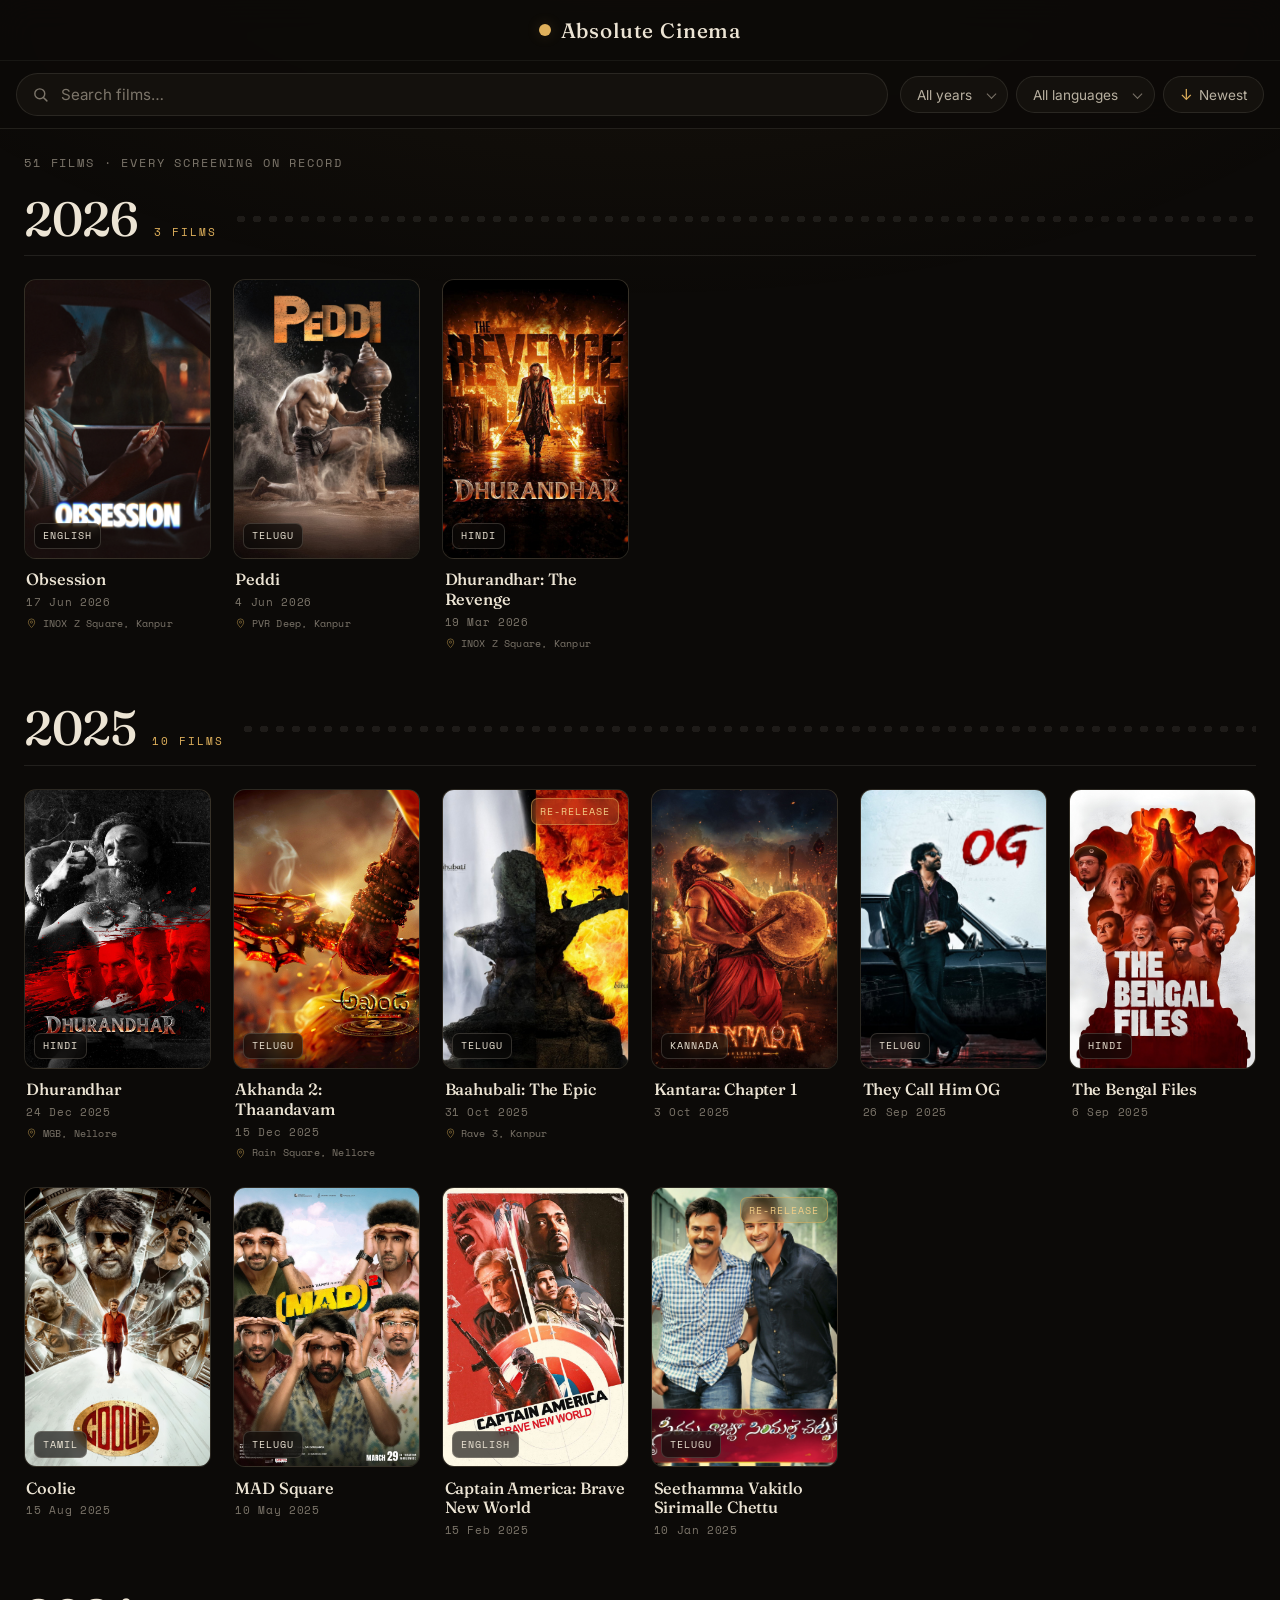
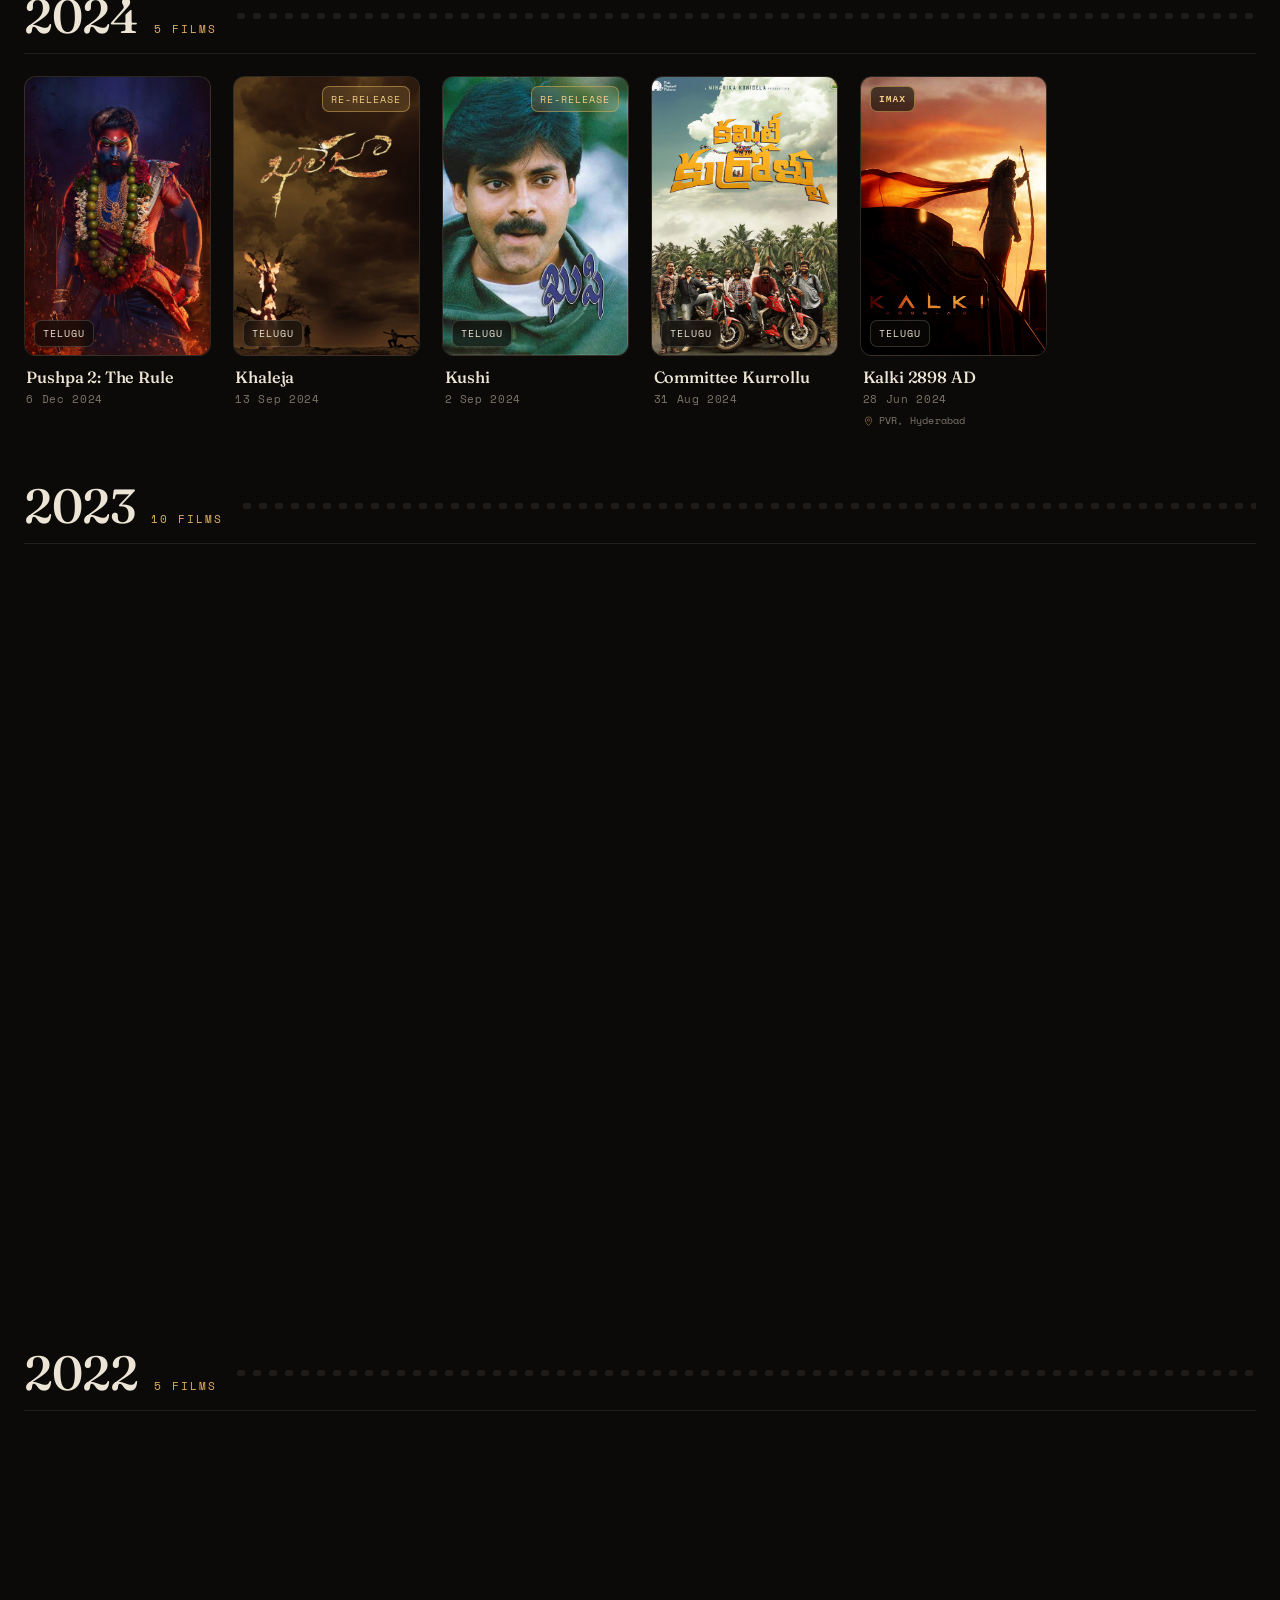
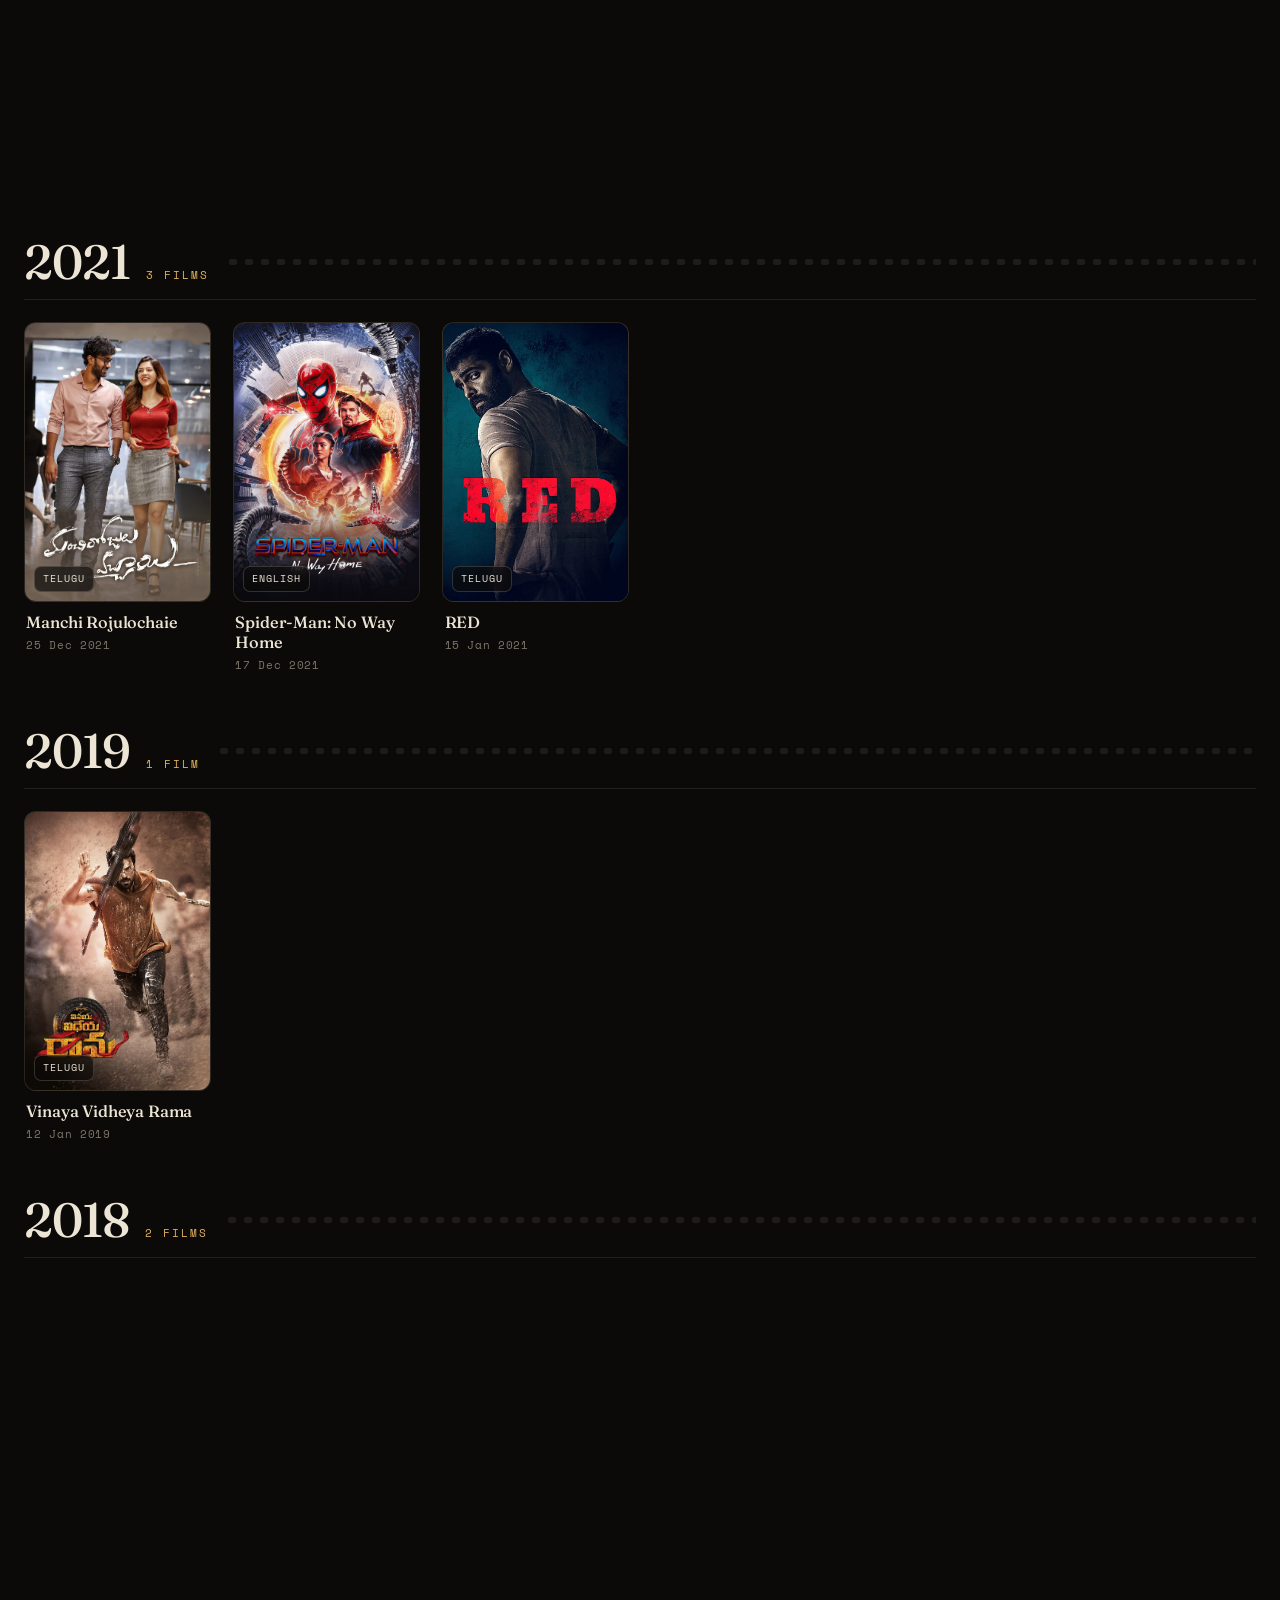
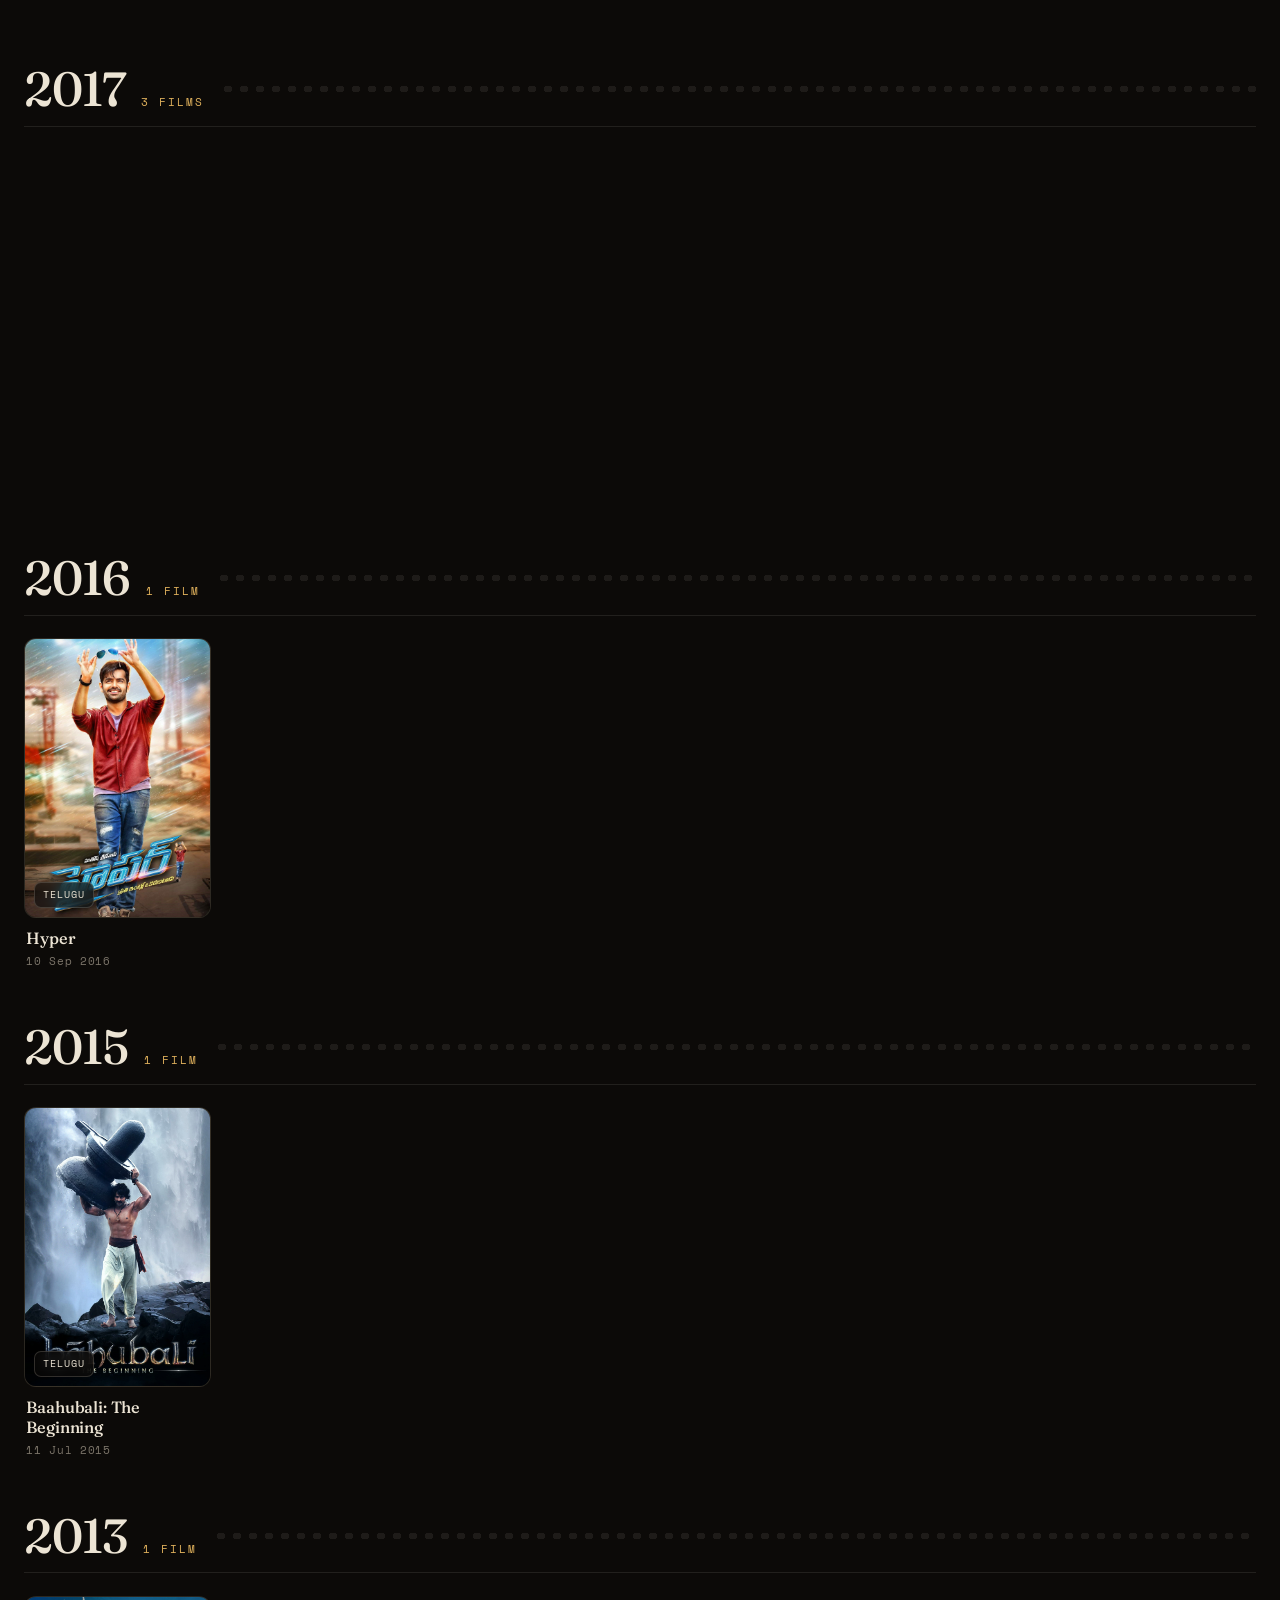
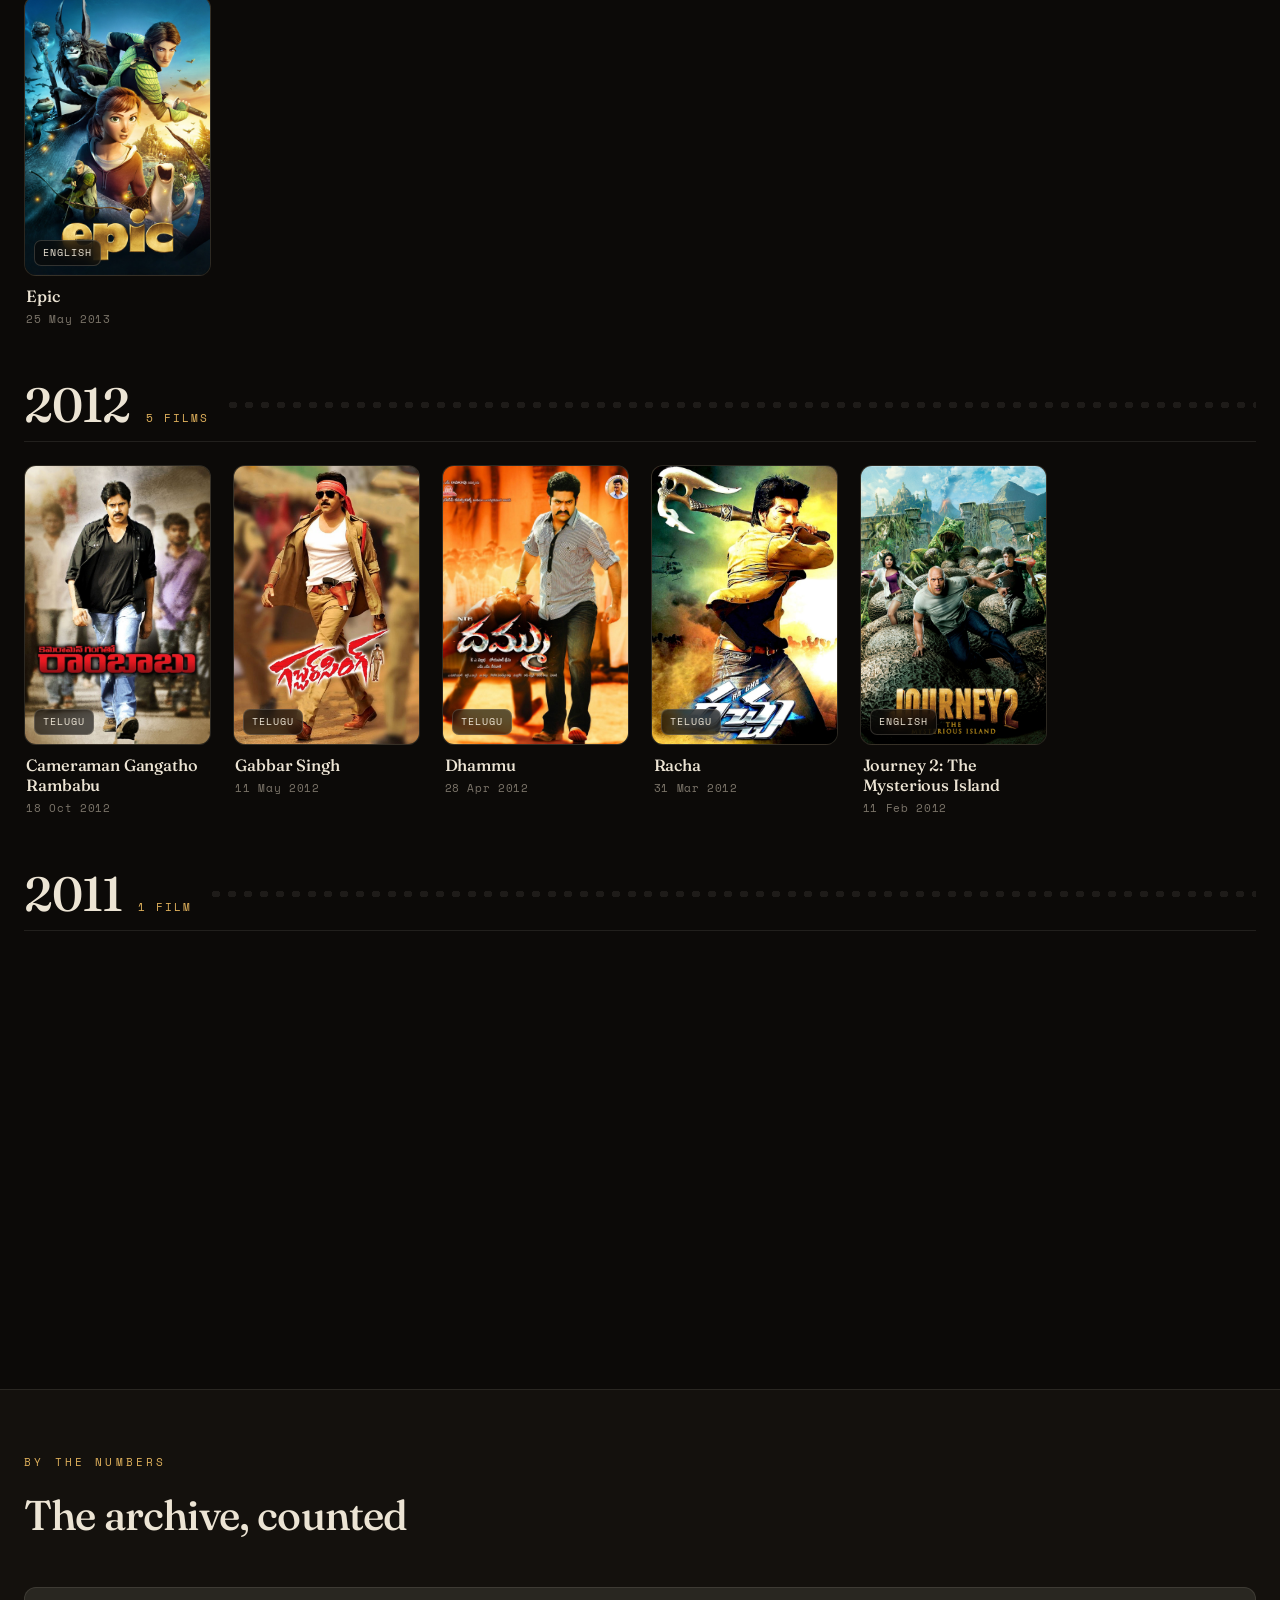
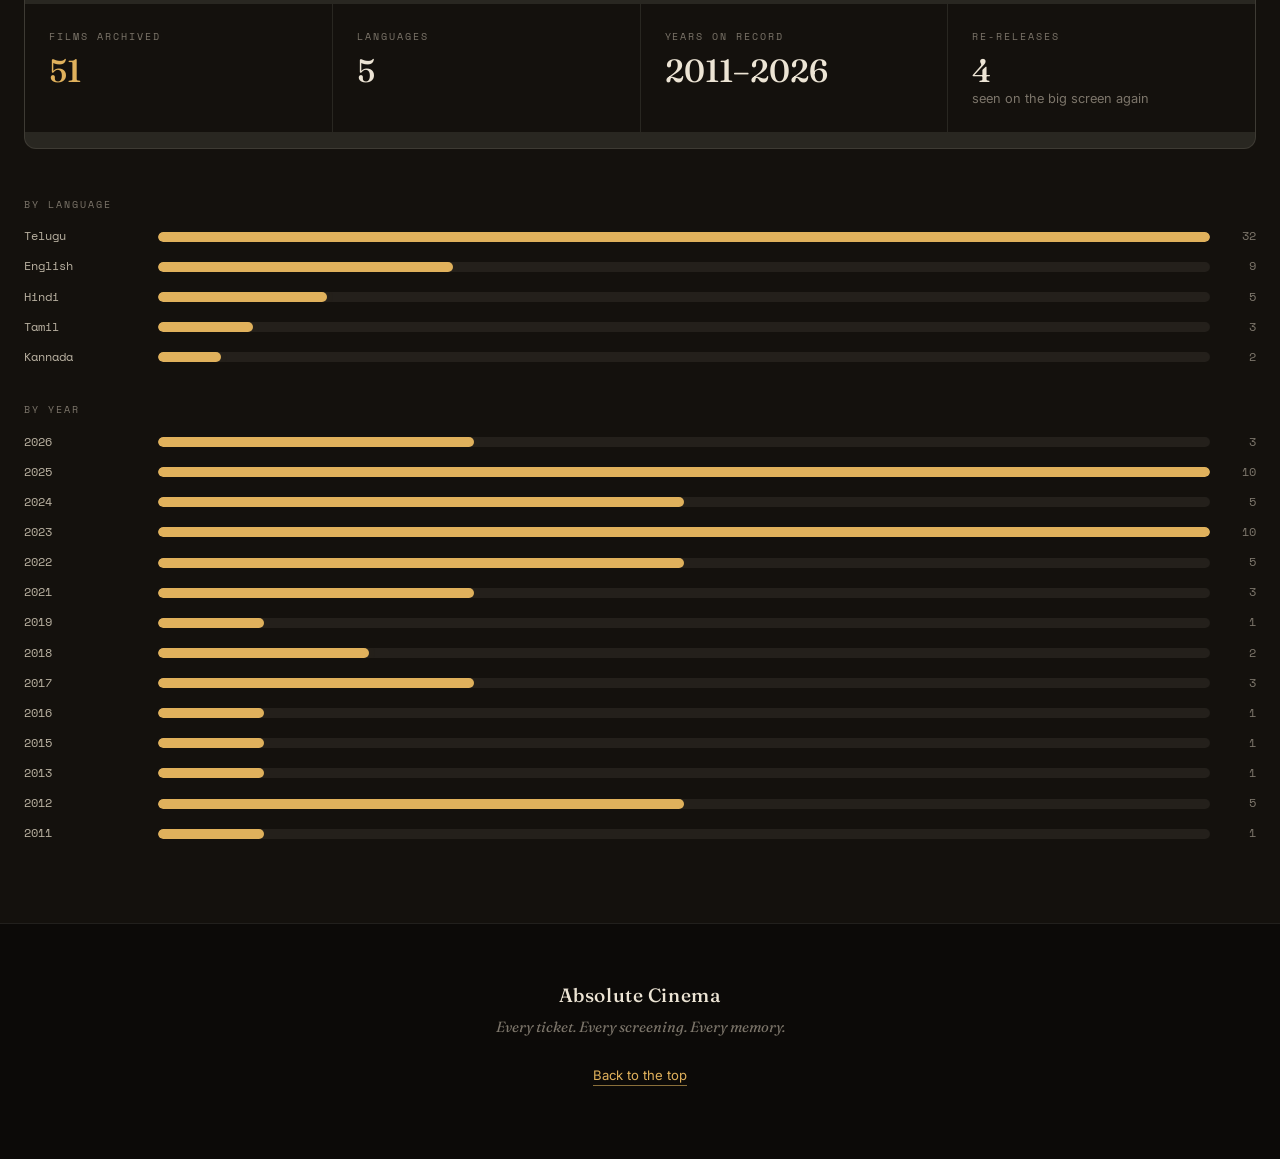
==== commit ad67bb8f: "tiny improvements" ====
--- a/index.html
+++ b/index.html
@@ -5,6 +5,12 @@
   <meta name="viewport" content="width=device-width, initial-scale=1.0" />
   <title>Absolute Cinema — A personal moviegoing archive</title>
   <meta name="description" content="A personal archive of every film watched in a theater. Every ticket, every screening, every memory." />
+
+  <link rel="icon" href="data:image/svg+xml,<svg xmlns='http://www.w3.org/2000/svg' viewBox='0 0 32 32'><rect width='32' height='32' rx='6' fill='%230c0a08'/><circle cx='16' cy='16' r='8' fill='%23e0b15c'/></svg>" />
+
+  <meta property="og:type" content="website" />
+  <meta property="og:title" content="Absolute Cinema — A personal moviegoing archive" />
+  <meta property="og:description" content="A personal archive of every film watched in a theater. Every ticket, every screening, every memory." />
 
   <link rel="preconnect" href="https://fonts.googleapis.com" />
   <link rel="preconnect" href="https://fonts.gstatic.com" crossorigin />
--- a/style.css
+++ b/style.css
@@ -24,7 +24,6 @@
   --glow:   rgba(224, 177, 92, 0.18);
 
   --maxw: 1280px;
-  --topbar-h: 108px;            /* brand row + controls row (desktop) */
   --ease: cubic-bezier(0.22, 1, 0.36, 1);
 }
 
@@ -288,6 +287,13 @@
   border: 1px solid rgba(224,177,92,0.5);
   color: var(--gold-hi);
 }
+.tag--fmt {
+  left: 0.55rem; top: 0.55rem;
+  background: rgba(12,10,8,0.62);
+  border: 1px solid rgba(224,177,92,0.55);
+  color: var(--gold-hi);
+  font-weight: 700;
+}
 
 /* designed placeholder when no poster image is present */
 .film__poster--empty { display: grid; place-items: center; padding: 1.2rem; }
@@ -324,6 +330,20 @@
   font-family: "Space Mono", monospace; font-size: 0.68rem;
   letter-spacing: 0.06em; color: var(--ink-3); margin: 0;
 }
+.film__venue {
+  display: flex; align-items: center; gap: 0.32rem;
+  margin: 0.28rem 0 0;
+  font-family: "Space Mono", monospace; font-size: 0.64rem;
+  letter-spacing: 0.02em; color: var(--ink-3);
+}
+.film__venue .pin {
+  width: 11px; height: 11px; flex: none;
+  fill: none; stroke: var(--gold-dim); stroke-width: 1.6;
+  stroke-linejoin: round;
+}
+.film__venue span {
+  overflow: hidden; text-overflow: ellipsis; white-space: nowrap;
+}
 
 /* ============================ STATS ============================ */
 .stats { border-top: 1px solid var(--line); background: var(--bg-2); position: relative; z-index: 1; }
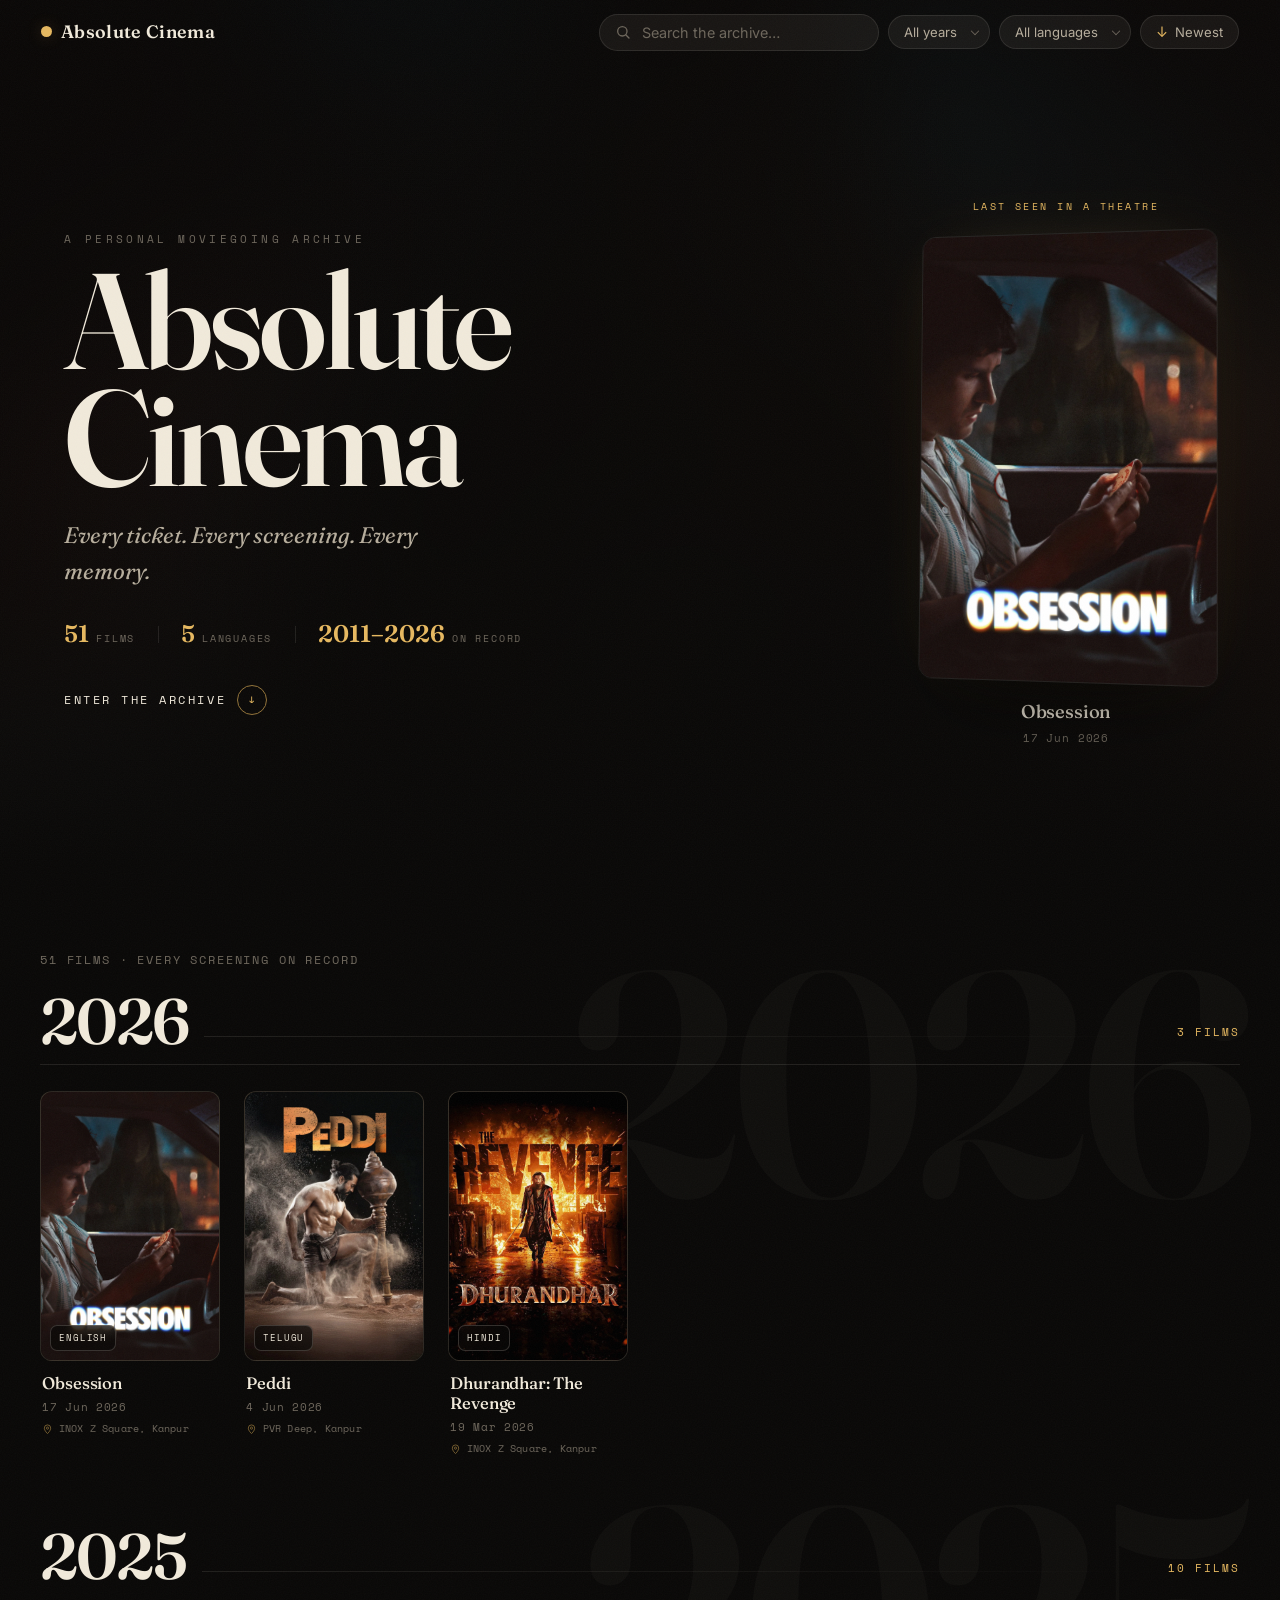
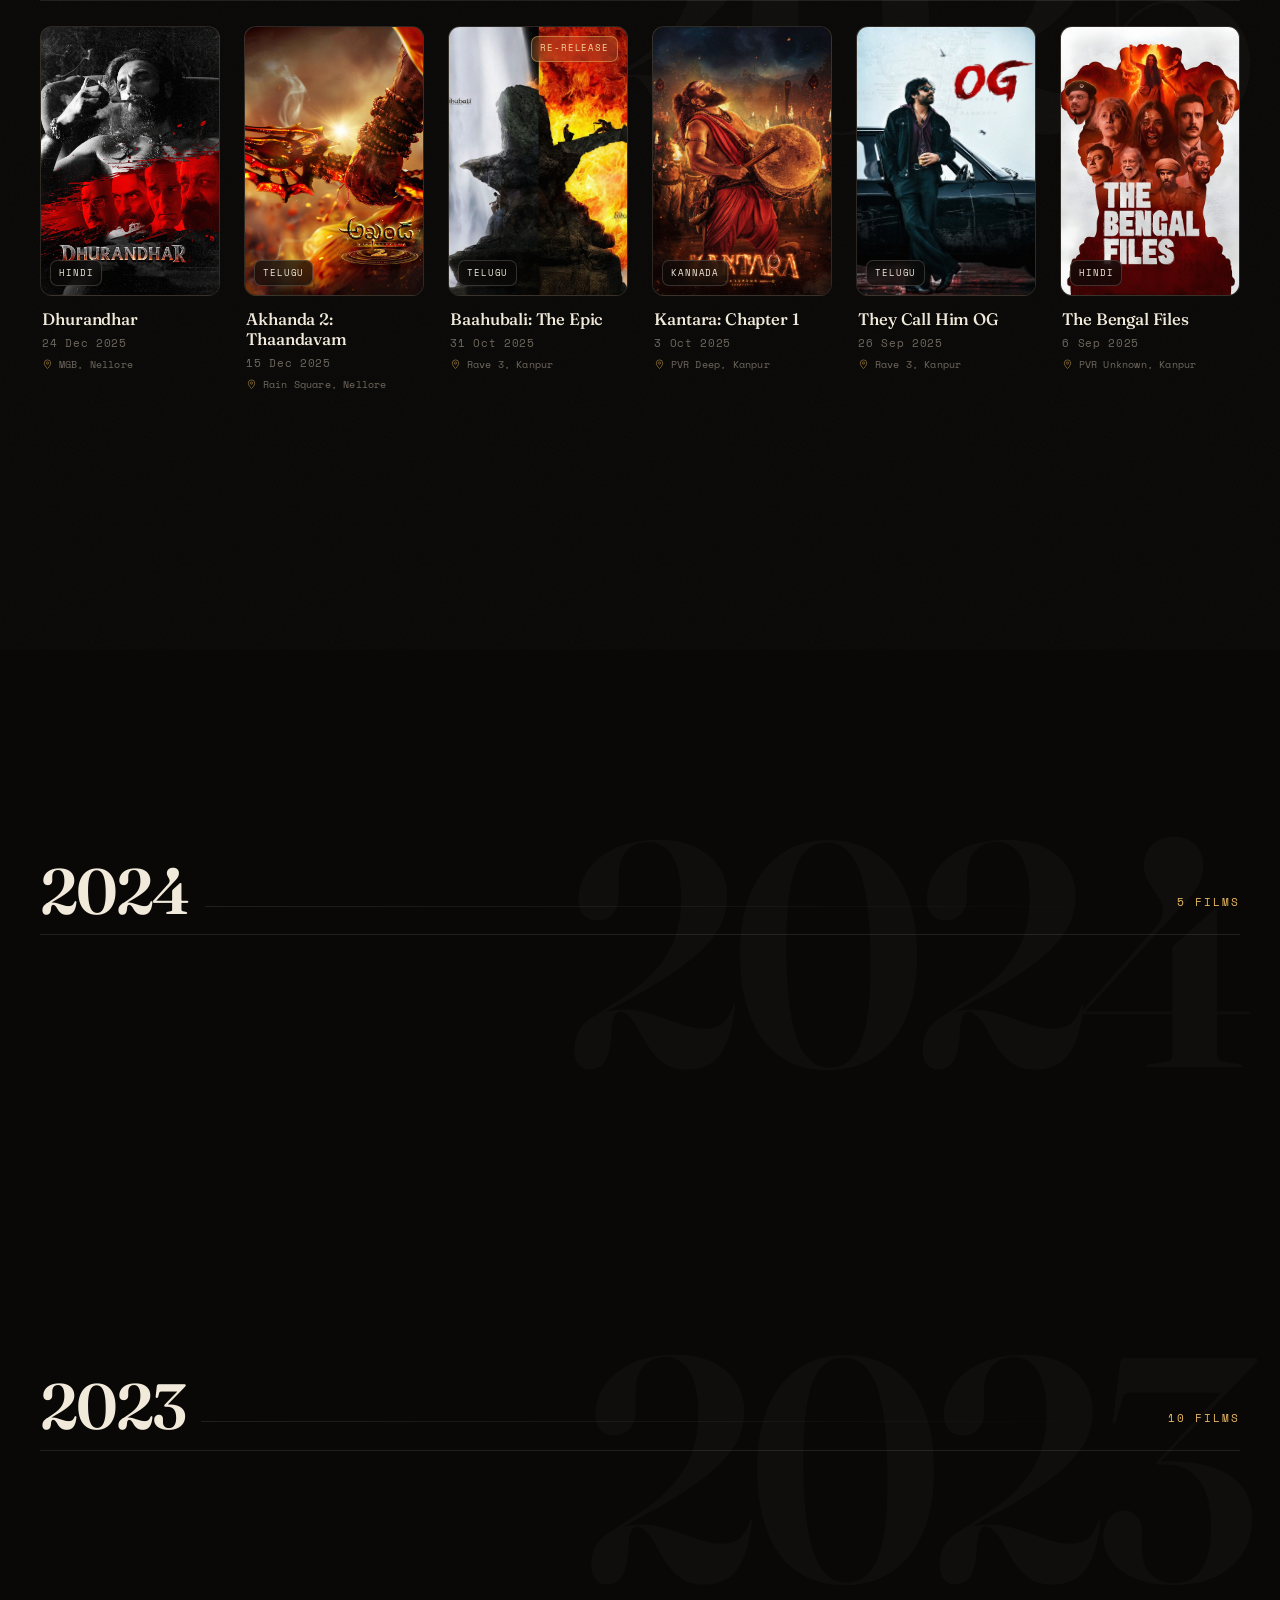
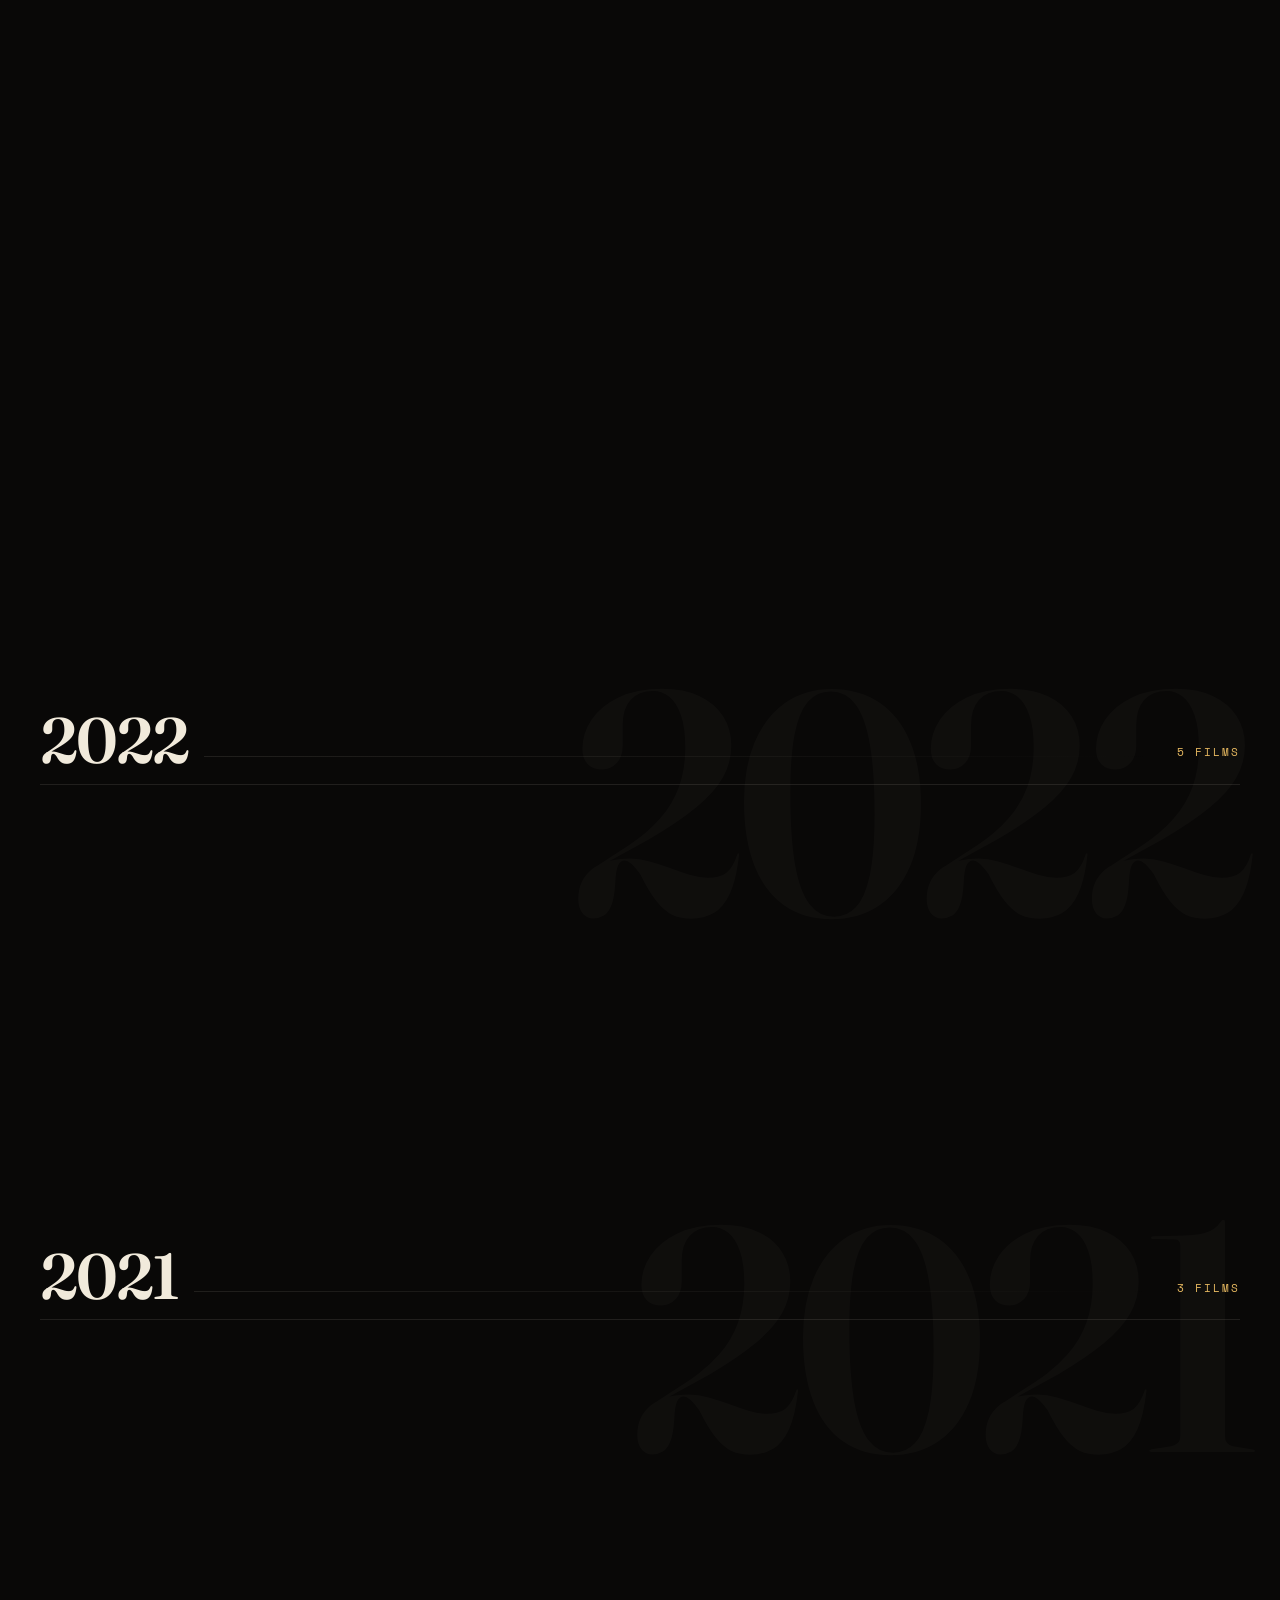
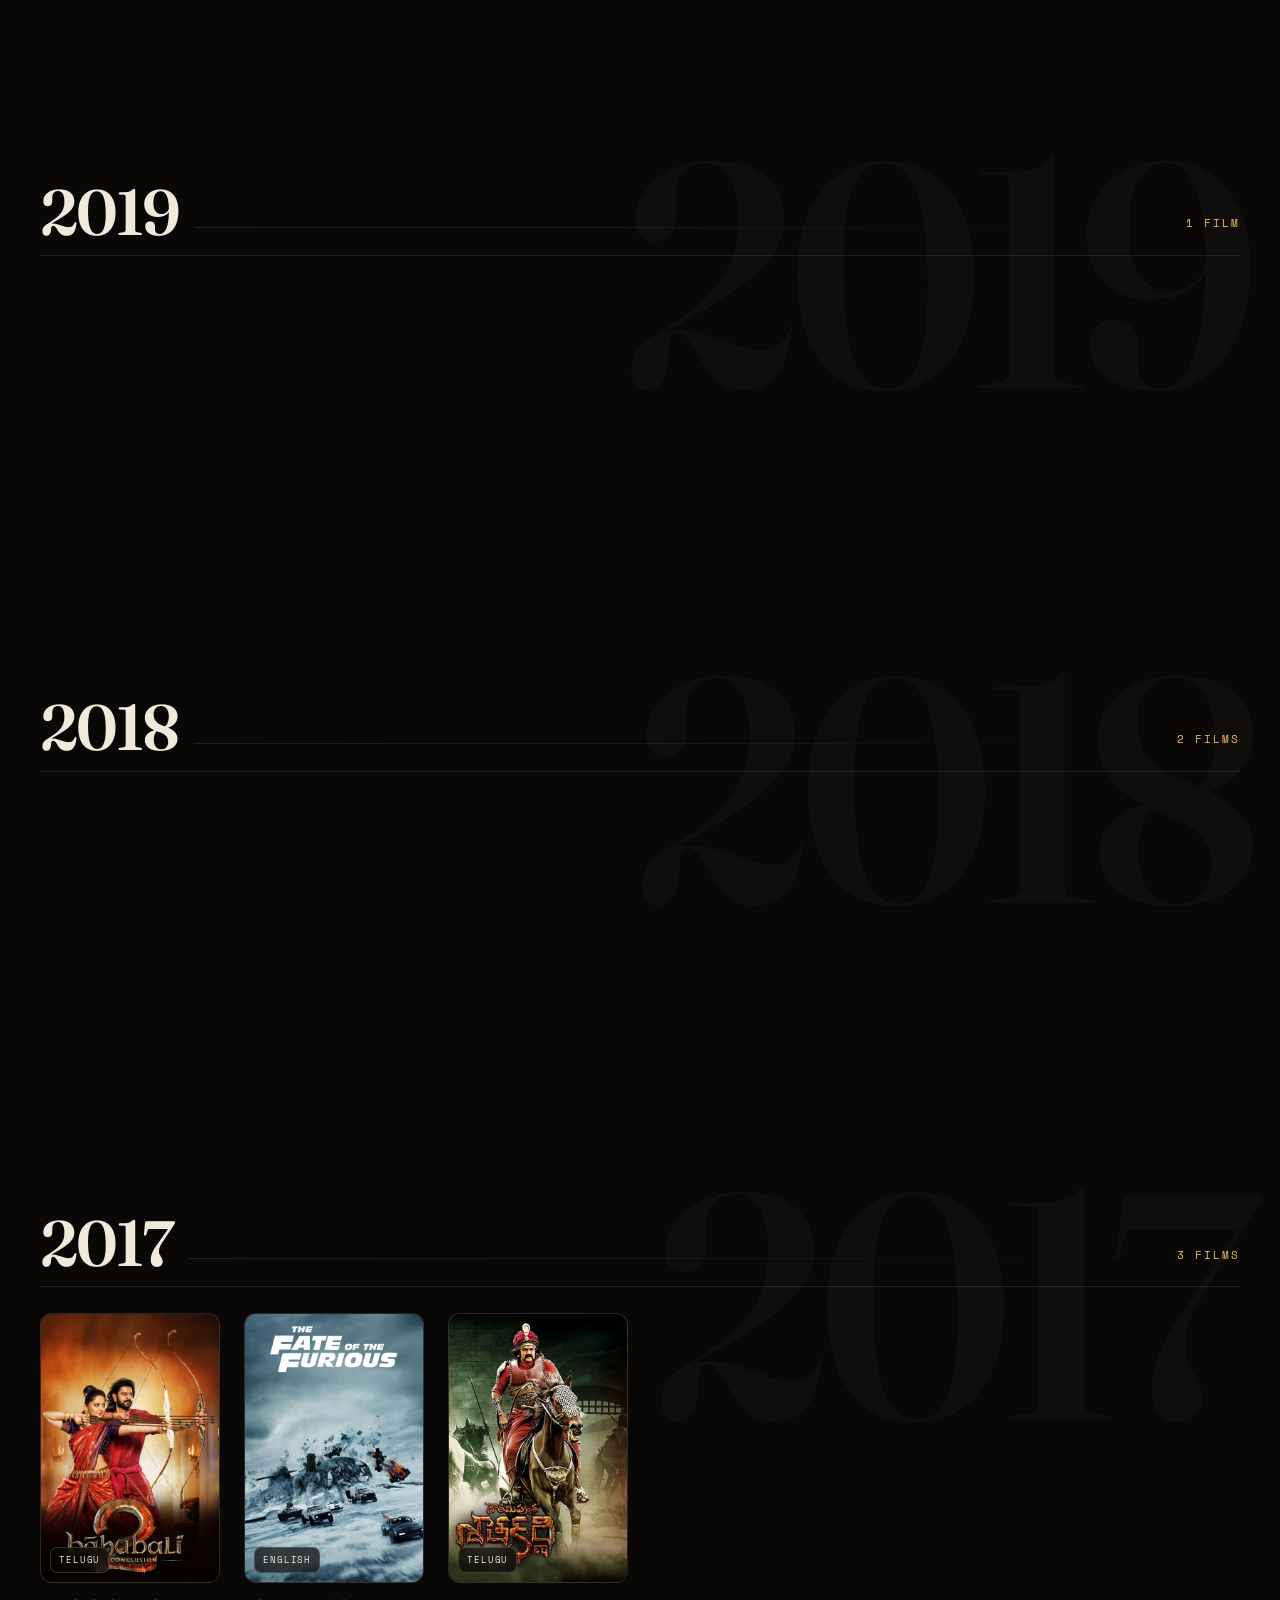
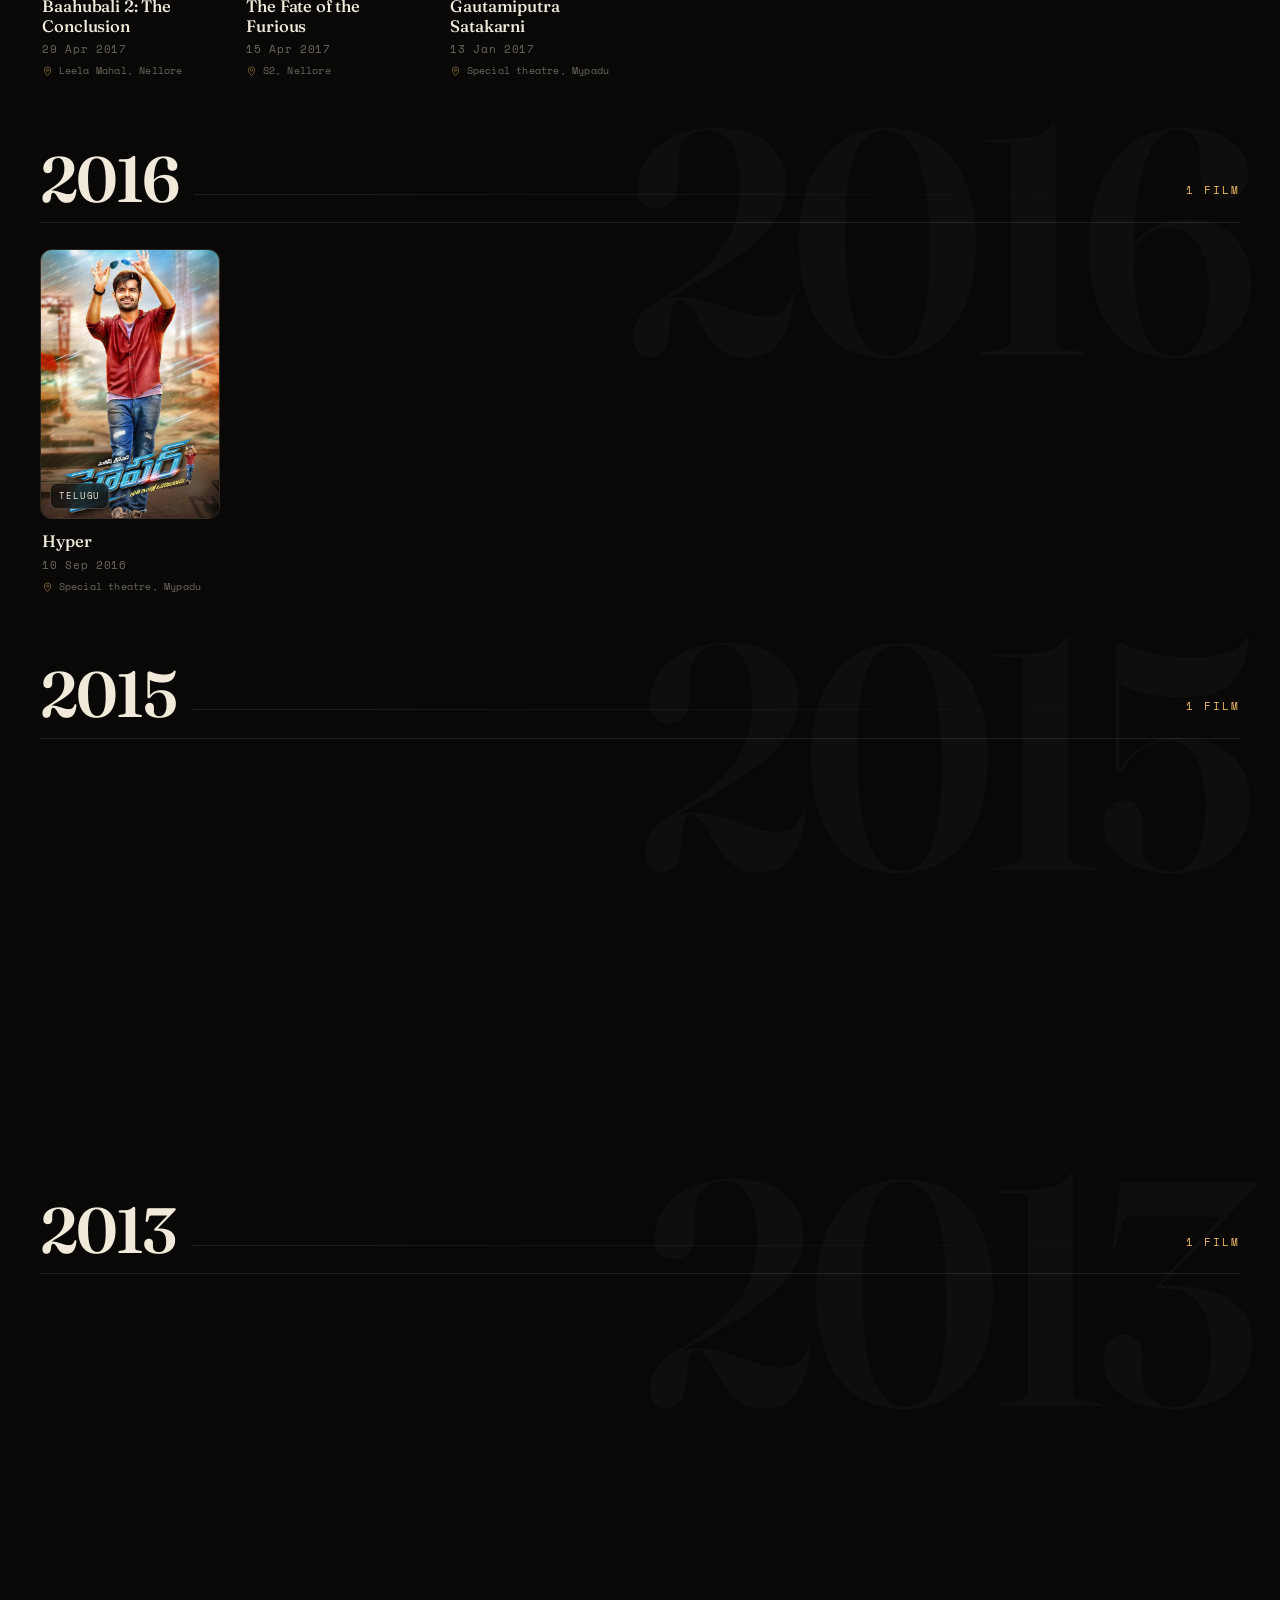
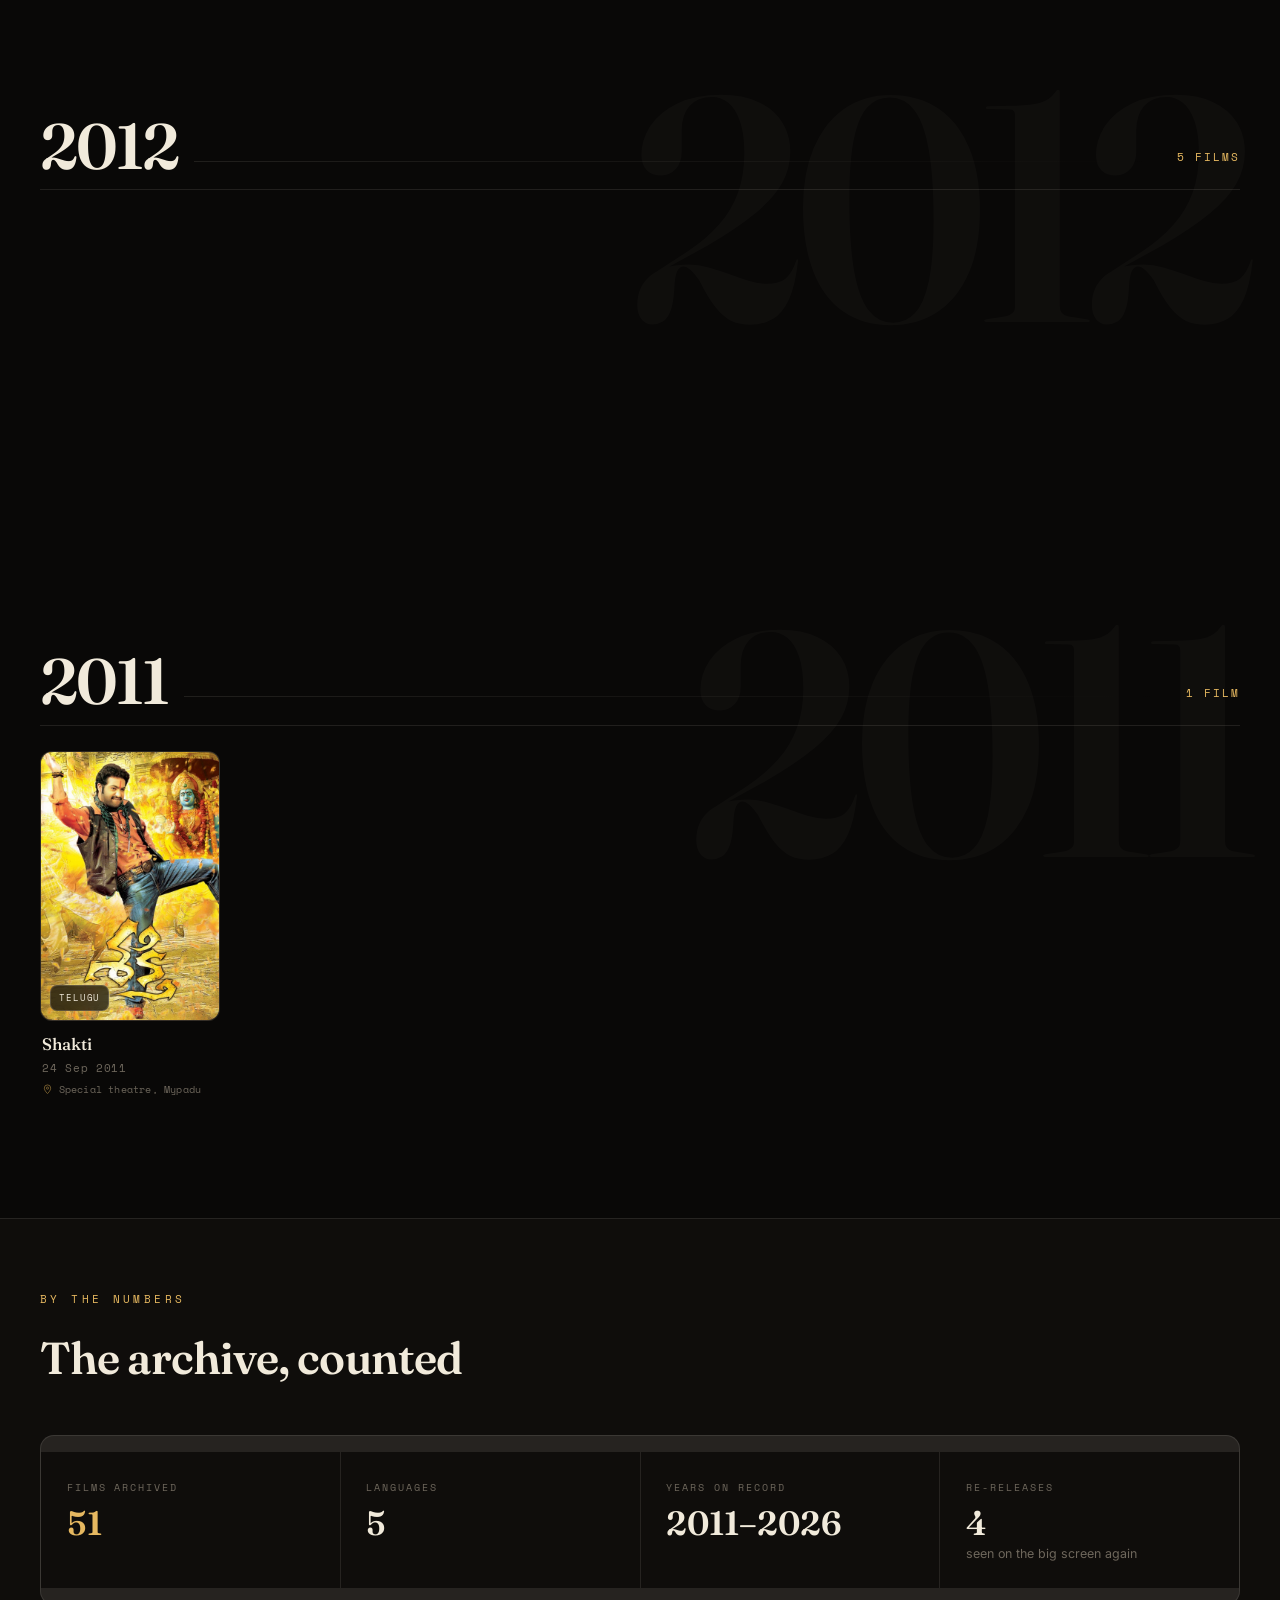
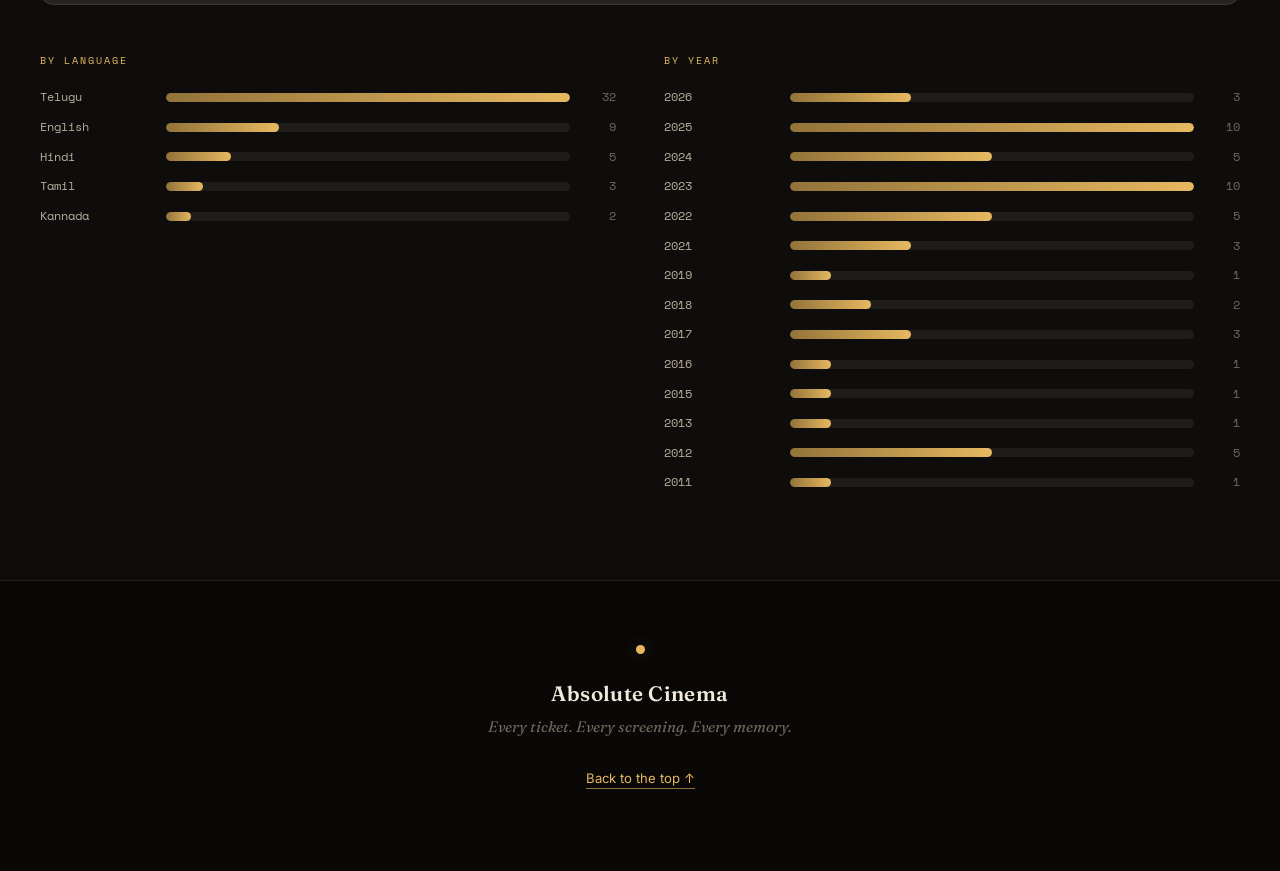
==== commit a1629da1: "UI Overhaul" ====
--- a/index.html
+++ b/index.html
@@ -14,56 +14,88 @@
 
   <link rel="preconnect" href="https://fonts.googleapis.com" />
   <link rel="preconnect" href="https://fonts.gstatic.com" crossorigin />
-  <link href="https://fonts.googleapis.com/css2?family=Fraunces:ital,opsz,wght@0,9..144,400;0,9..144,500;0,9..144,600;1,9..144,400&family=Inter:wght@400;500;600&family=Space+Mono:wght@400;700&display=swap" rel="stylesheet" />
+  <link href="https://fonts.googleapis.com/css2?family=Fraunces:ital,opsz,wght@0,9..144,400;0,9..144,500;0,9..144,600;0,9..144,700;1,9..144,400;1,9..144,500&family=Inter:wght@400;500;600&family=Space+Mono:wght@400;700&display=swap" rel="stylesheet" />
 
   <link rel="stylesheet" href="style.css" />
 </head>
 <body id="top">
 
-  <!-- ===================== STICKY TOPBAR ===================== -->
-  <header class="topbar">
-    <div class="topbar__brandrow">
-      <a class="brand" href="#top" aria-label="Absolute Cinema — home">
-        <span class="brand__mark" aria-hidden="true"></span>
-        <span class="brand__name">Absolute Cinema</span>
-      </a>
-    </div>
+  <!-- film-grain overlay -->
+  <div class="grain" aria-hidden="true"></div>
 
-    <div class="topbar__controls">
+  <!-- ===================== STICKY HEADER ===================== -->
+  <header class="nav" id="nav">
+    <a class="nav__brand" href="#top" aria-label="Absolute Cinema — home">
+      <span class="nav__mark" aria-hidden="true"></span>
+      <span class="nav__name">Absolute Cinema</span>
+    </a>
+
+    <div class="nav__tools">
       <label class="search" for="search-input">
         <svg class="search__icon" viewBox="0 0 24 24" aria-hidden="true">
           <circle cx="11" cy="11" r="7" /><line x1="16.5" y1="16.5" x2="21" y2="21" />
         </svg>
         <input id="search-input" class="search__input" type="search"
-          placeholder="Search films…" autocomplete="off" spellcheck="false"
-          aria-label="Search films by title" />
+          placeholder="Search the archive…" autocomplete="off" spellcheck="false"
+          aria-label="Search films" />
       </label>
 
-      <div class="filters">
-        <div class="select">
-          <select id="filter-year" aria-label="Filter by year">
-            <option value="all">All years</option>
-          </select>
-        </div>
-        <div class="select">
-          <select id="filter-lang" aria-label="Filter by language">
-            <option value="all">All languages</option>
-          </select>
-        </div>
-        <button id="sort-toggle" class="sortbtn" type="button"
-          aria-label="Toggle sort order">
-          <span class="sortbtn__icon" aria-hidden="true">↓</span>
-          <span id="sort-label">Newest</span>
-        </button>
+      <div class="select">
+        <select id="filter-year" aria-label="Filter by year">
+          <option value="all">All years</option>
+        </select>
       </div>
+      <div class="select">
+        <select id="filter-lang" aria-label="Filter by language">
+          <option value="all">All languages</option>
+        </select>
+      </div>
+      <button id="sort-toggle" class="pill" type="button" aria-label="Toggle sort order">
+        <span class="pill__icon" id="sort-icon" aria-hidden="true">↓</span>
+        <span id="sort-label">Newest</span>
+      </button>
     </div>
   </header>
 
+  <!-- ===================== HERO ===================== -->
+  <section class="hero" id="hero" aria-label="Featured">
+    <div class="hero__backdrop" id="hero-backdrop" aria-hidden="true"></div>
+    <div class="hero__veil" aria-hidden="true"></div>
+
+    <div class="hero__inner">
+      <div class="hero__lede">
+        <p class="eyebrow">A personal moviegoing archive</p>
+        <h1 class="hero__title">Absolute<br />Cinema</h1>
+        <p class="hero__tag">Every ticket. Every screening. Every memory.</p>
+        <div class="hero__stats" id="hero-stats" aria-live="polite"></div>
+        <a class="hero__cue" href="#gallery-start">
+          <span>Enter the archive</span>
+          <span class="hero__cue-arrow" aria-hidden="true">↓</span>
+        </a>
+      </div>
+
+      <figure class="hero__feature" id="hero-feature" hidden>
+        <p class="hero__feature-label">Last seen in a theatre</p>
+        <button class="hero__card" id="hero-card" type="button">
+          <span class="hero__card-frame">
+            <img id="hero-poster" alt="" loading="eager" />
+          </span>
+        </button>
+        <figcaption class="hero__feature-cap">
+          <span class="hero__feature-title" id="hero-film-title"></span>
+          <span class="hero__feature-sub" id="hero-film-sub"></span>
+        </figcaption>
+      </figure>
+    </div>
+  </section>
+
   <main>
+    <span id="gallery-start"></span>
+
     <!-- meta line: count + clear -->
-    <div class="gallery-meta">
-      <p class="gallery-meta__count" id="result-count" aria-live="polite">—</p>
-      <button class="gallery-meta__clear" id="clear-filters" type="button" hidden>
+    <div class="meta-bar">
+      <p class="meta-bar__count" id="result-count" aria-live="polite">—</p>
+      <button class="meta-bar__clear" id="clear-filters" type="button" hidden>
         Clear filters
       </button>
     </div>
@@ -78,20 +110,43 @@
     <!-- ===================== STATISTICS ===================== -->
     <section class="stats" id="stats" aria-label="By the numbers" hidden>
       <div class="stats__inner">
-        <p class="section-eyebrow">By the numbers</p>
+        <p class="eyebrow eyebrow--gold">By the numbers</p>
         <h2 class="stats__heading">The archive, counted</h2>
         <div class="stats__grid" id="stats-grid"></div>
-        <div class="bars" id="bars-lang" aria-label="Films by language"></div>
-        <div class="bars" id="bars-year" aria-label="Films by year"></div>
+        <div class="stats__bars">
+          <div class="bars" id="bars-lang" aria-label="Films by language"></div>
+          <div class="bars" id="bars-year" aria-label="Films by year"></div>
+        </div>
       </div>
     </section>
   </main>
 
   <footer class="footer">
+    <span class="footer__mark-dot" aria-hidden="true"></span>
     <p class="footer__mark">Absolute Cinema</p>
     <p class="footer__note">Every ticket. Every screening. Every memory.</p>
-    <a class="footer__top" href="#top">Back to the top</a>
+    <a class="footer__top" href="#top">Back to the top ↑</a>
   </footer>
+
+  <!-- ===================== FILM DETAIL MODAL ===================== -->
+  <div class="modal" id="film-modal" hidden>
+    <div class="modal__backdrop" id="modal-backdrop" aria-hidden="true"></div>
+    <div class="modal__scrim" id="modal-scrim" aria-hidden="true"></div>
+    <div class="modal__dialog" role="dialog" aria-modal="true" aria-labelledby="modal-title">
+      <button class="modal__close" id="modal-close" type="button" aria-label="Close">
+        <svg viewBox="0 0 24 24" aria-hidden="true"><line x1="6" y1="6" x2="18" y2="18"/><line x1="18" y1="6" x2="6" y2="18"/></svg>
+      </button>
+      <div class="modal__poster">
+        <img id="modal-poster-img" alt="" />
+        <div class="modal__tags" id="modal-tags"></div>
+      </div>
+      <div class="modal__body">
+        <p class="modal__eyebrow" id="modal-eyebrow"></p>
+        <h2 class="modal__title" id="modal-title"></h2>
+        <dl class="modal__facts" id="modal-facts"></dl>
+      </div>
+    </div>
+  </div>
 
   <!-- Data is loaded as a script so the site works even from disk (file://). -->
   <script src="data/movies.js"></script>
